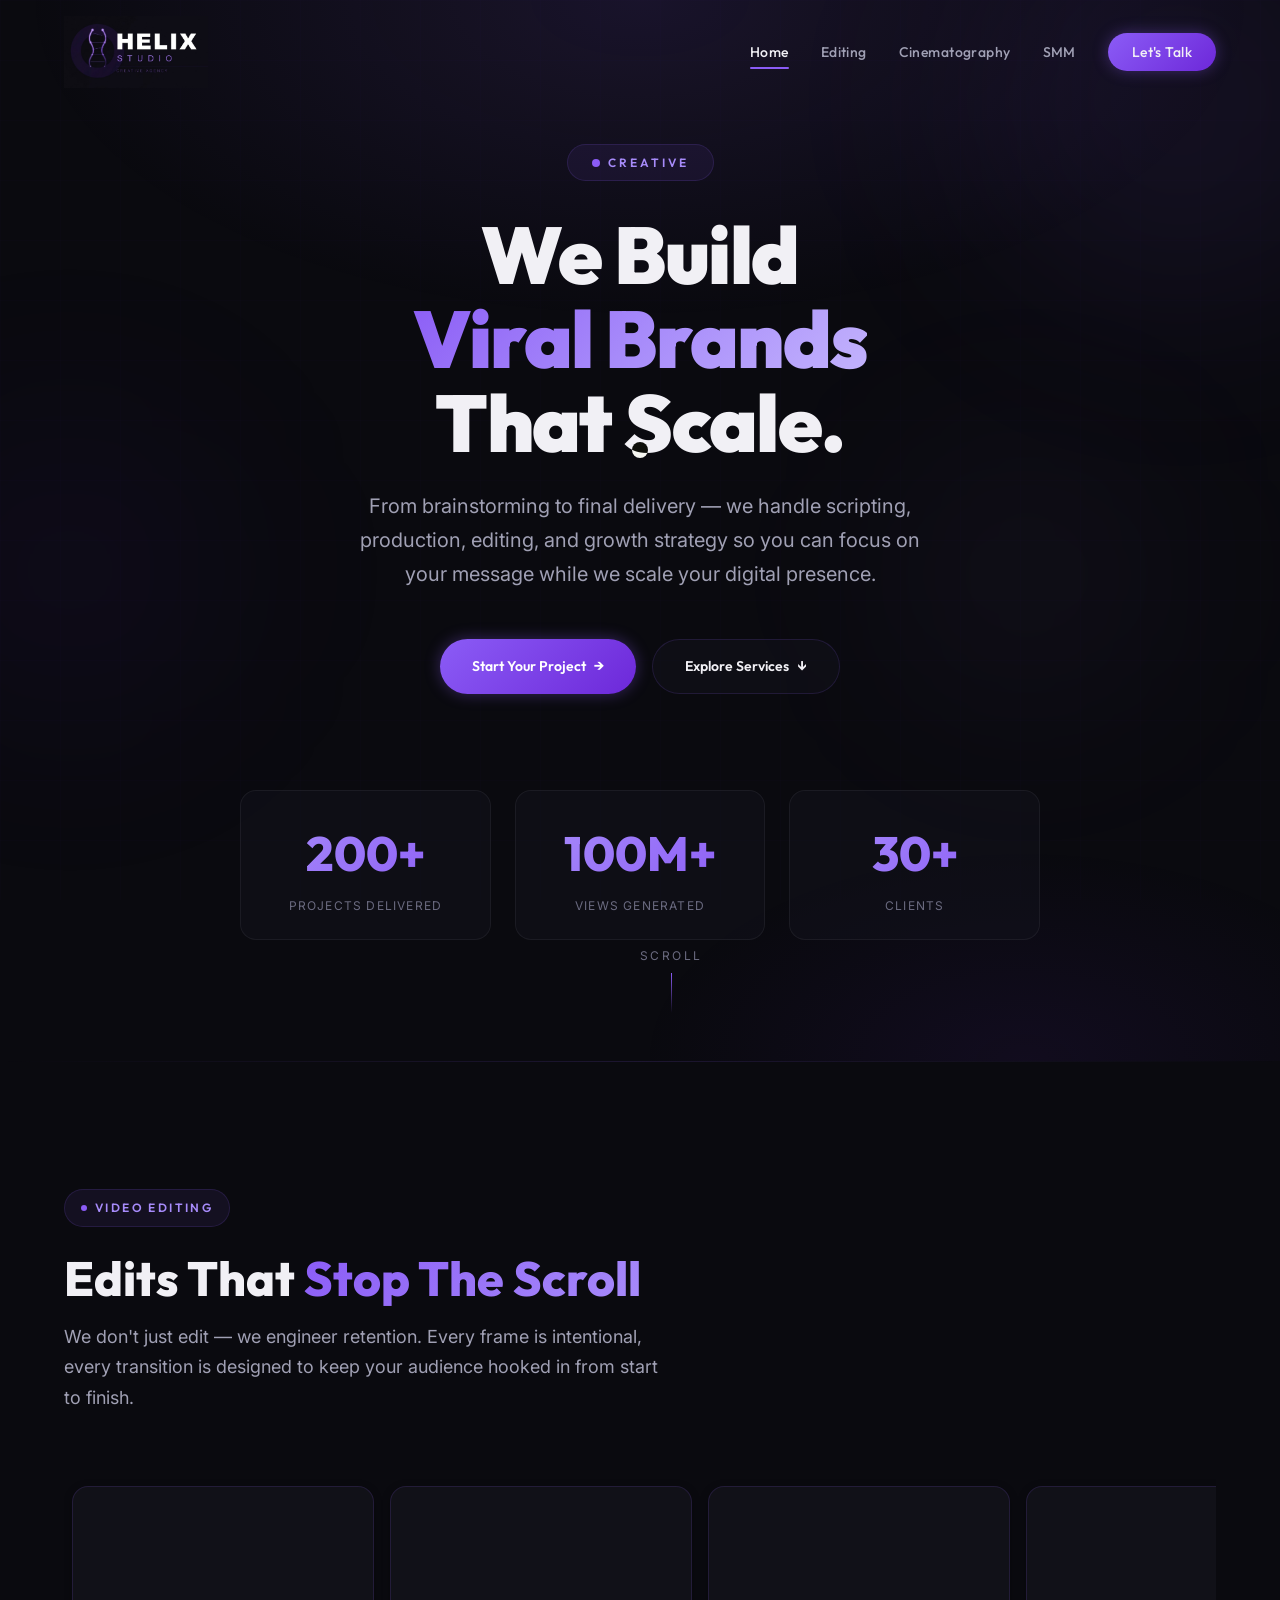
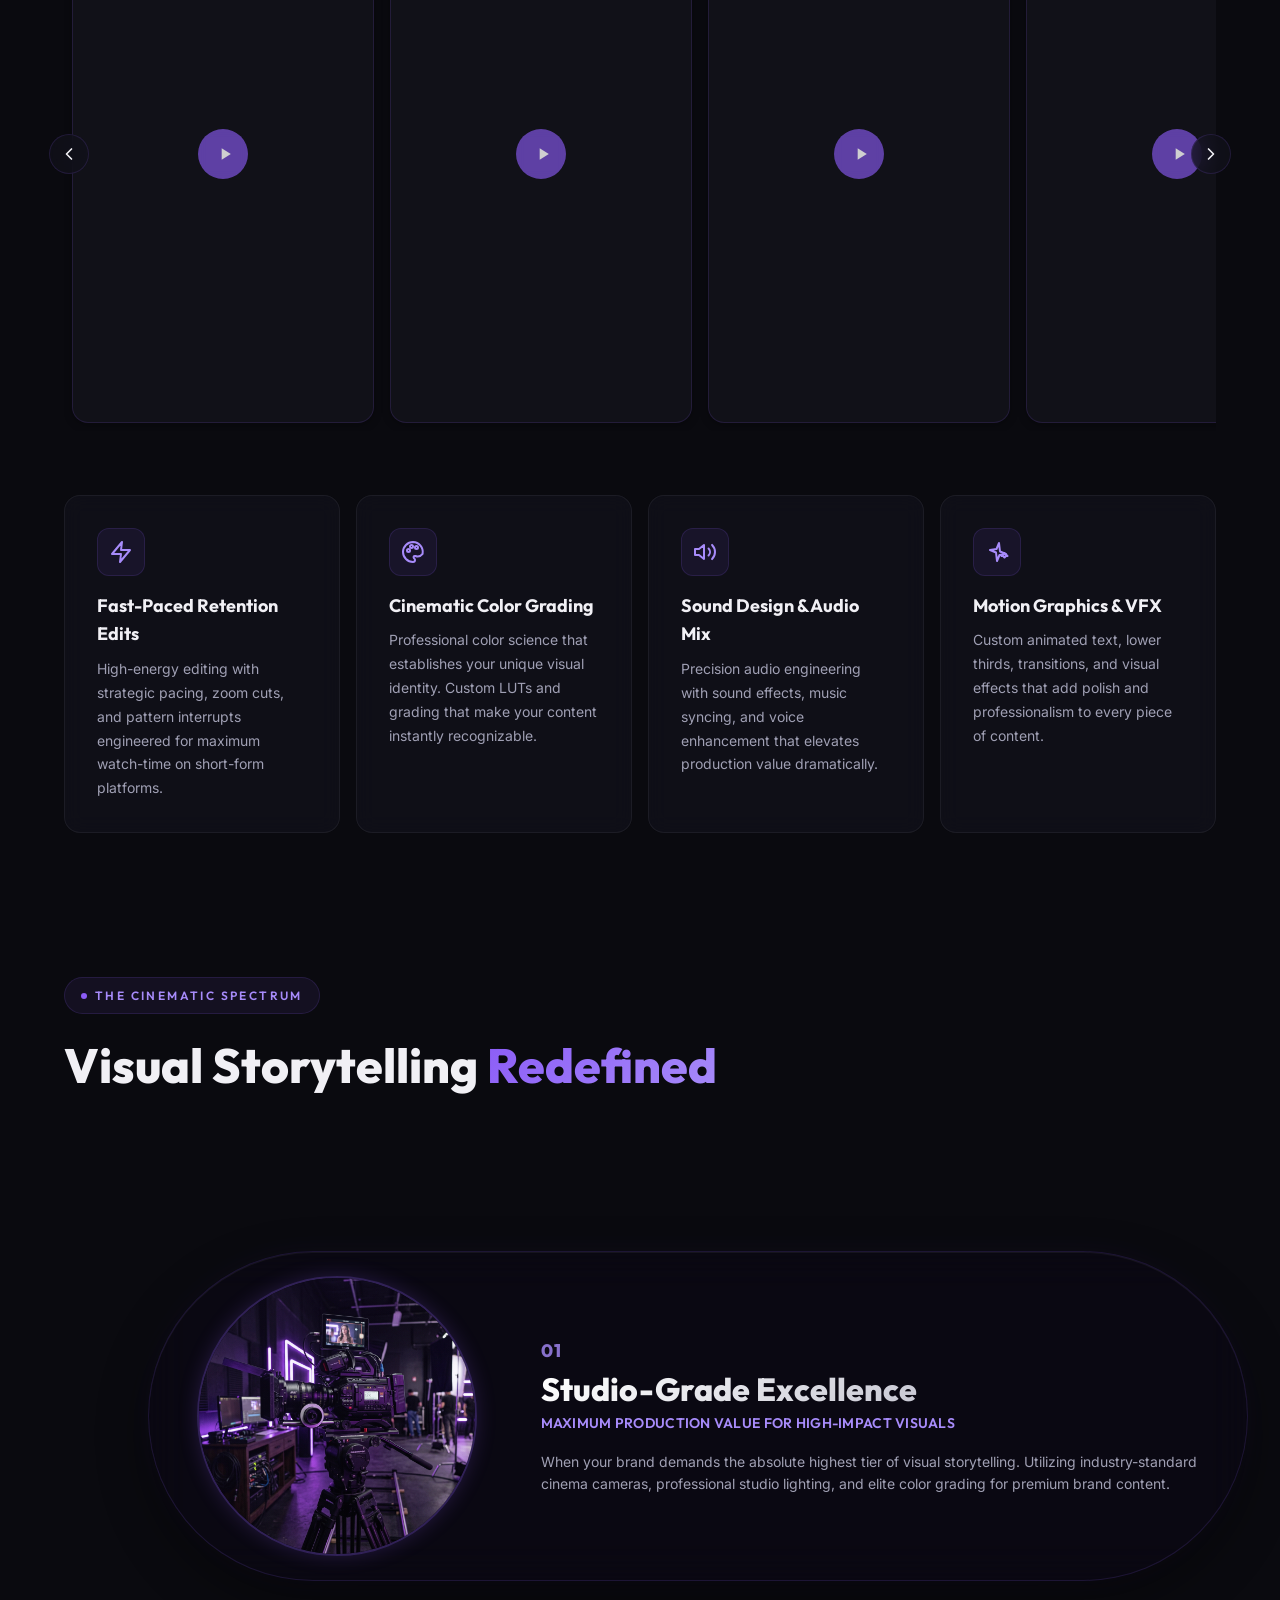
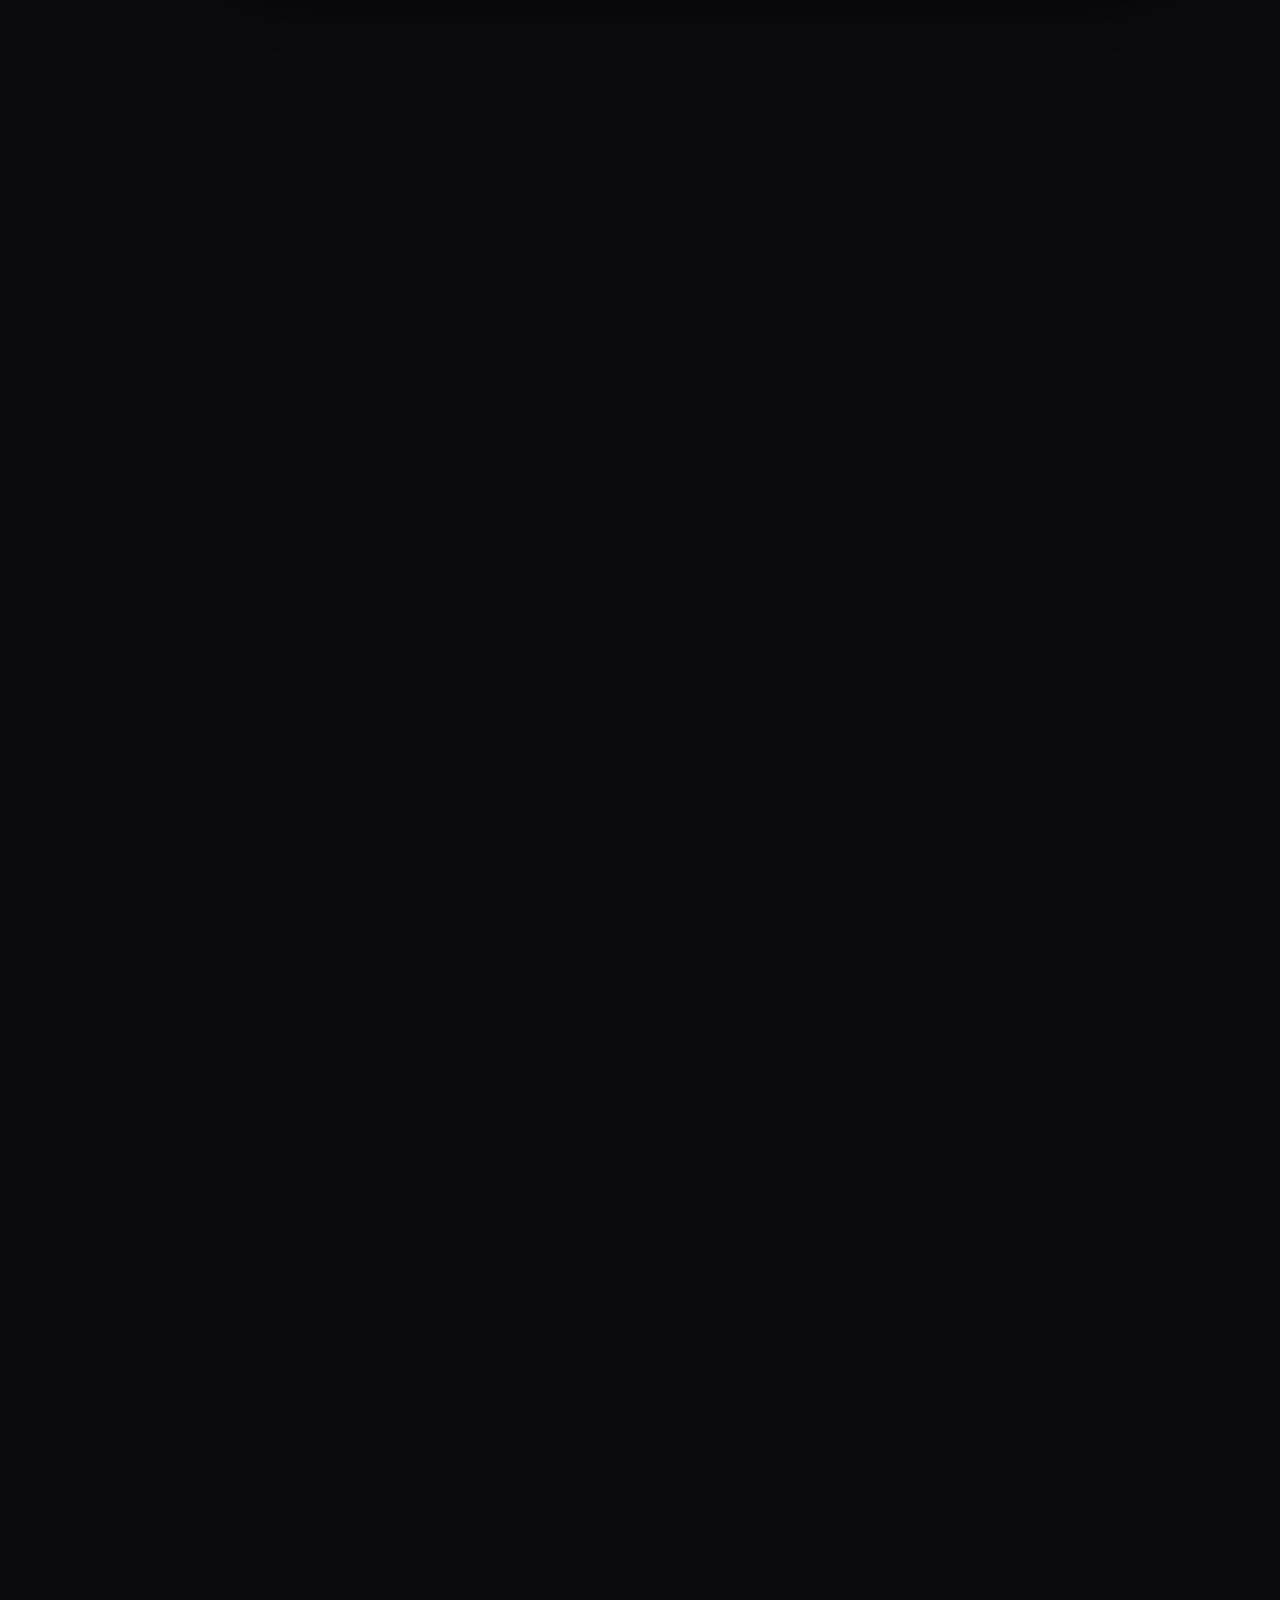
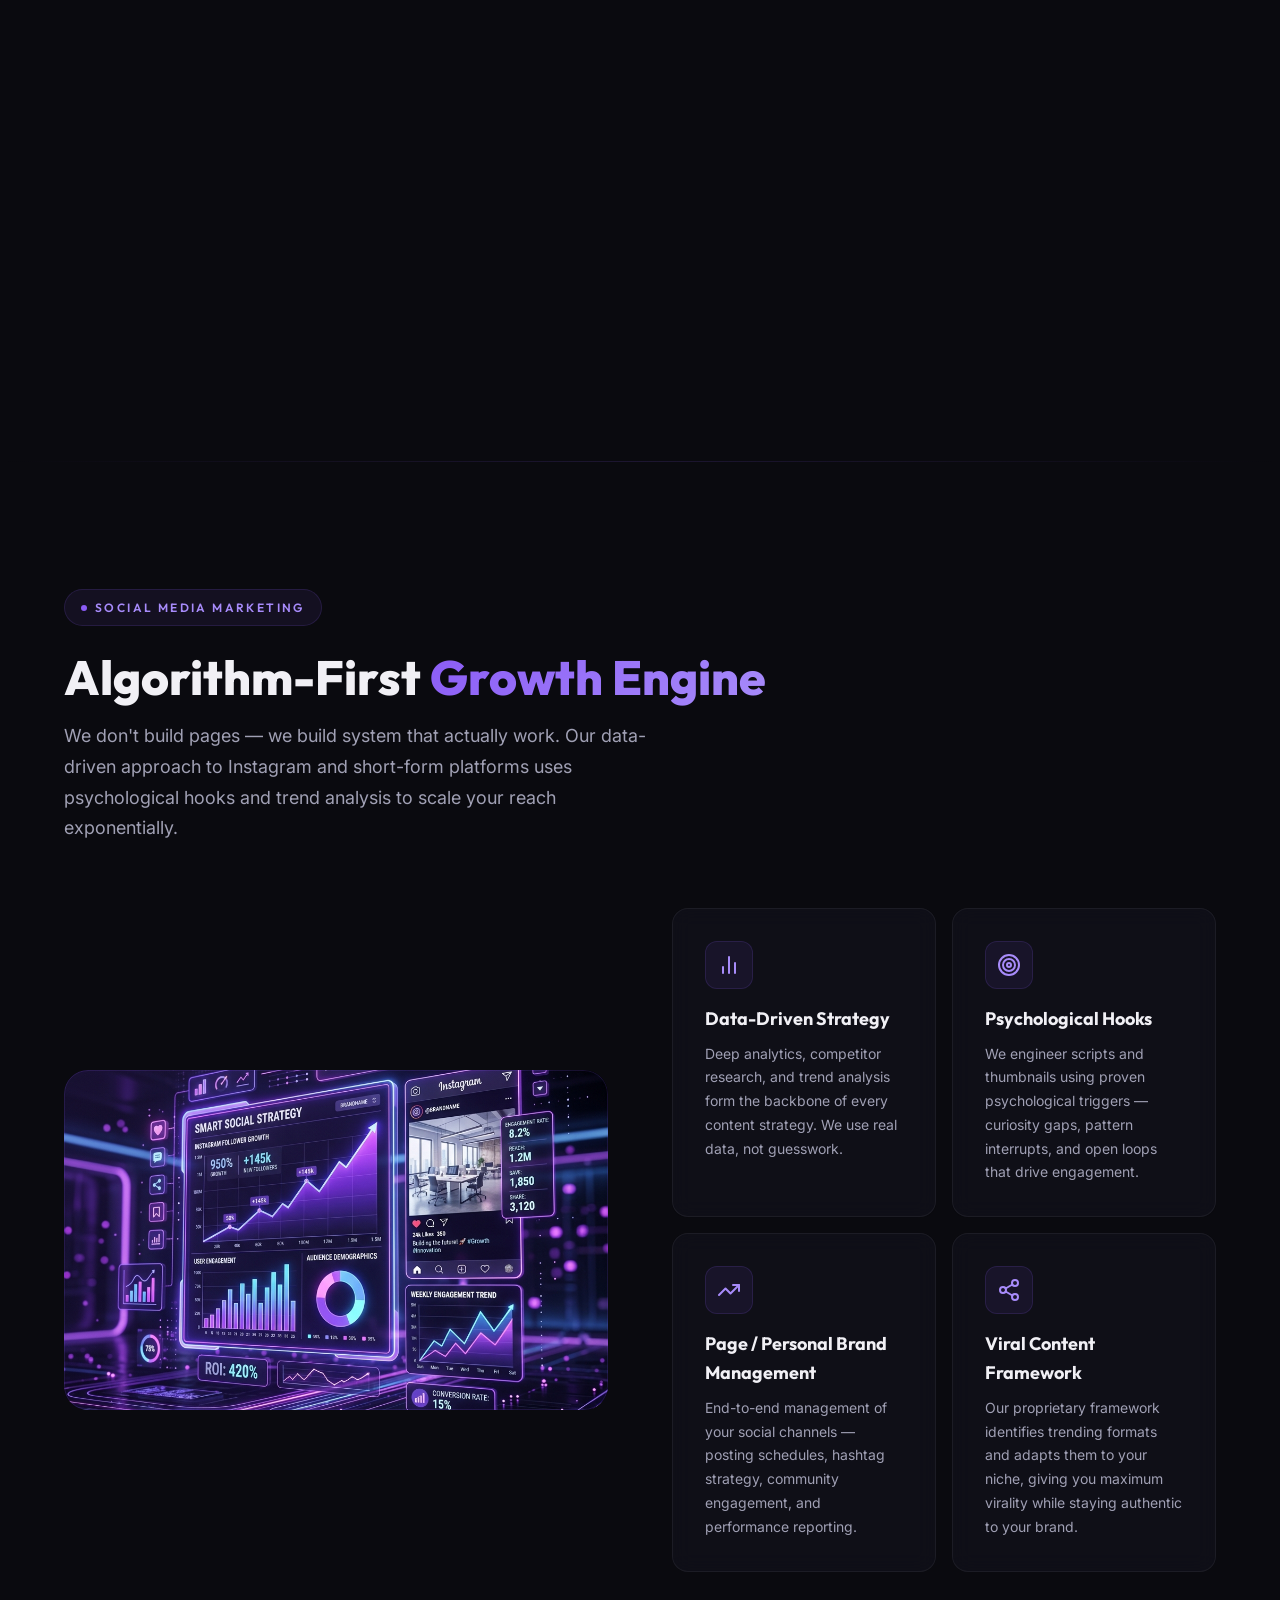
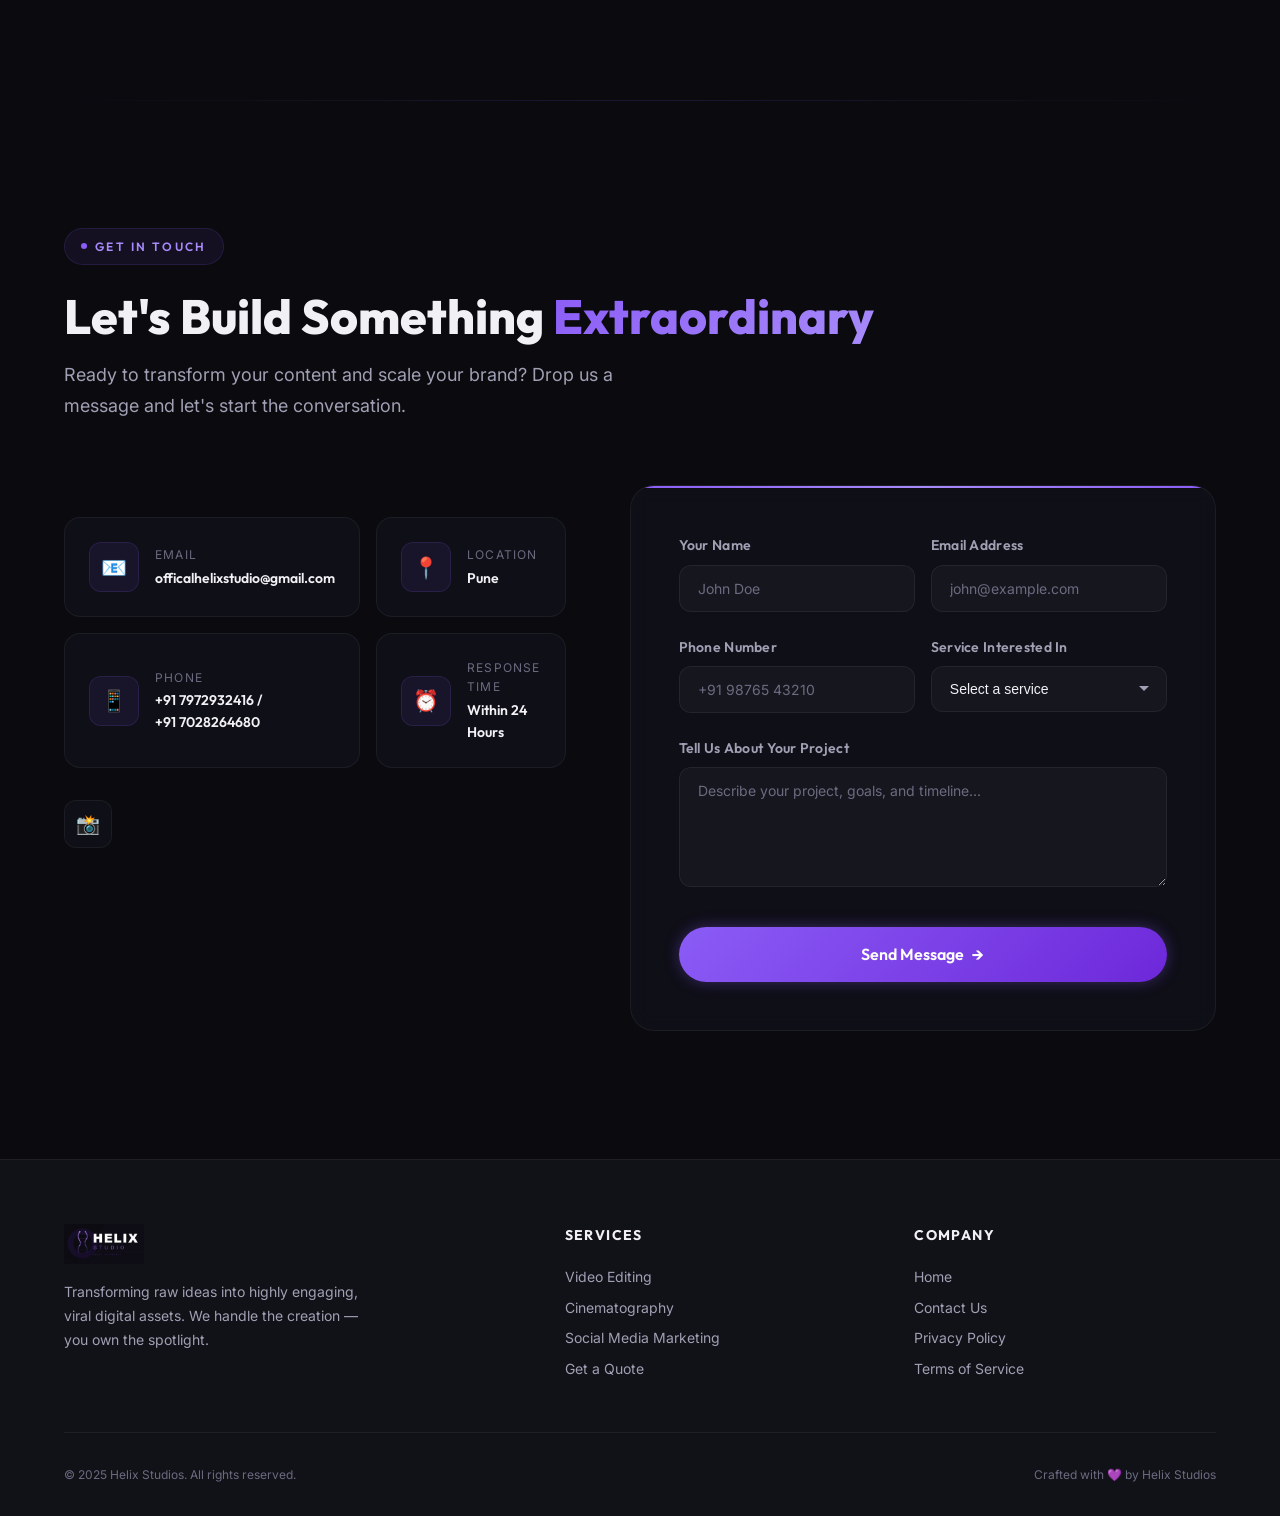
==== index.html @ fa441bb5 "first commit" ====
<!DOCTYPE html>
<html lang="en">

<head>
  <meta charset="UTF-8">
  <meta name="viewport" content="width=device-width, initial-scale=1.0">
  <title>Helix Studios — Full-Service Digital Media & Content Growth Agency</title>
  <meta name="description"
    content="Helix Studios is a full-service digital media and content growth agency specializing in high-impact video production, strategic scripting, and end-to-end channel management for creators, founders, and influencers.">
  <meta name="keywords"
    content="Helix Studios, video production, content agency, video editing, cinematography, social media marketing, Instagram growth, personal branding">
  <meta name="author" content="Helix Studios">
  <meta property="og:title" content="Helix Studios — Full-Service Digital Media Agency">
  <meta property="og:description"
    content="We transform raw ideas into highly engaging, viral digital assets. Professional video production, editing, and social media growth.">
  <meta property="og:type" content="website">
  <meta name="theme-color" content="#8b5cf6">
  <link rel="icon" type="image/png" href="images/helix_logo.png">
  <link rel="stylesheet" href="style.css">
</head>

<body>
  <!-- Dynamic Jelly Cursor -->
  <div class="jelly-cursor">
    <span class="jelly-cursor-text"></span>
  </div>  <!-- Preloader -->
  <div class="preloader" id="preloader">
    <img src="images/helix_logo.png" alt="Loading Helix Studios" class="preloader-logo">
  </div>

  <!-- Background Effects -->
  <div class="bg-grid"></div>
  <div class="glow-orb glow-orb--1"></div>
  <div class="glow-orb glow-orb--2"></div>
  <div class="glow-orb glow-orb--3"></div>

  <!-- ========== NAVIGATION ========== -->
  <nav class="navbar" id="navbar">
    <div class="container">
      <a href="#home" class="nav-logo">
        <img src="images/helix_logo.png" alt="Helix Studios Logo">
      </a>

      <div class="nav-links" id="navLinks">
        <a href="#home" class="active">Home</a>
        <a href="#editing">Editing</a>
        <a href="#cinematography">Cinematography</a>
        <a href="#smm">SMM</a>
        <a href="#contact" class="nav-cta">Let's Talk</a>
      </div>

      <button class="nav-hamburger" id="navHamburger" aria-label="Toggle navigation menu">
        <span></span>
        <span></span>
        <span></span>
      </button>
    </div>
  </nav>

  <!-- Mobile Nav Overlay -->
  <div class="nav-mobile-overlay" id="navMobileOverlay">
    <a href="#home" class="active">Home</a>
    <a href="#editing">Editing</a>
    <a href="#cinematography">Cinematography</a>
    <a href="#smm">SMM</a>
    <a href="#contact">Let's Talk</a>
  </div>

  <!-- ========== SECTION 1: HOME / HERO ========== -->
  <section id="home">
    <div class="hero-bg-video-wrapper">
      <div class="hero-bg-gradient"></div>
    </div>

    <div class="container">
      <div class="hero-content">
        <div class="hero-badge">
          <span class="badge-pulse"></span>
          Creative Agency
        </div>

        <h1 class="hero-title">
          <span class="line">We Build</span>
          <span class="line"><span class="gradient-text">Viral Brands</span></span>
          <span class="line">That Scale.</span>
        </h1>

        <p class="hero-description">
          From brainstorming to final delivery — we handle scripting, production, editing, and growth strategy so you
          can focus on your message while we scale your digital presence.
        </p>

        <div class="hero-cta-group">
          <a href="#contact" class="btn btn-primary">
            Start Your Project
            <span class="btn-icon">→</span>
          </a>
          <a href="#editing" class="btn btn-outline">
            Explore Services
            <span class="btn-icon">↓</span>
          </a>
        </div>

        <div class="hero-stats">
          <div class="hero-stat">
            <div class="hero-stat-number" data-count="200">0+</div>
            <div class="hero-stat-label">Projects Delivered</div>
          </div>
          <div class="hero-stat">
            <div class="hero-stat-number" data-count="100">0M+</div>
            <div class="hero-stat-label">Views Generated</div>
          </div>
          <div class="hero-stat">
            <div class="hero-stat-number" data-count="30">0+</div>
            <div class="hero-stat-label">Clients</div>
          </div>
        </div>
      </div>
<br>
      <div class="scroll-indicator">
        <span>Scroll</span>
        <div class="scroll-line"></div>
      </div>
    </div>
  </section>

  <!-- ========== SECTION 2: EDITING ========== -->
  <section id="editing" class="service-section">
    <div class="container">
      <div class="service-header reveal">
        <span class="section-label">
          <span class="label-dot"></span>
          Video Editing
        </span>
        <h2 class="section-title">Edits That <span class="highlight">Stop The Scroll</span></h2>
        <p class="section-subtitle">We don't just edit — we engineer retention. Every frame is intentional, every
          transition is designed to keep your audience hooked in from start to finish.</p>
      </div>

      <div class="service-grid">
        <div class="reels-carousel-container reveal-left">
          <button class="carousel-nav prev-btn" aria-label="Previous reel" onclick="scrollReels(-1)">
            <svg viewBox="0 0 24 24" fill="none" stroke="currentColor" stroke-width="2" stroke-linecap="round" stroke-linejoin="round"><path d="M15 18l-6-6 6-6"/></svg>
          </button>
          
          <div class="reels-carousel" id="reelsCarousel">
            <!-- Reel 1 -->
            <div class="reel-card" onclick="togglePlay(this)">
              <video src="videos/edit 01.mp4" loop playsinline preload="metadata"></video>
              <div class="reel-overlay">
                <div class="reel-info">
                  <div class="reel-stats">
                    <span class="stat"><svg viewBox="0 0 24 24" fill="none" stroke="currentColor" stroke-width="2"><path d="M1 12s4-8 11-8 11 8 11 8-4 8-11 8-11-8-11-8z"/><circle cx="12" cy="12" r="3"/></svg> 9.1m</span>
                    <span class="stat"><svg viewBox="0 0 24 24" fill="none" stroke="currentColor" stroke-width="2"><path d="M20.84 4.61a5.5 5.5 0 0 0-7.78 0L12 5.67l-1.06-1.06a5.5 5.5 0 0 0-7.78 7.78l1.06 1.06L12 21.23l7.78-7.78 1.06-1.06a5.5 5.5 0 0 0 0-7.78z"/></svg> 708k</span>
                  </div>
                  <p class="reel-desc">Informative reel with motion graphics and sfx</p>
                </div>
              </div>
              <div class="play-btn">
                <svg viewBox="0 0 24 24" fill="currentColor"><path d="M8 5v14l11-7z"/></svg>
              </div>
            </div>
            <!-- Reel 2 -->
            <div class="reel-card" onclick="togglePlay(this)">
              <video src="videos/edit 02.mp4" loop playsinline preload="metadata"></video>
              <div class="reel-overlay">
                <div class="reel-info">
                  <div class="reel-stats">
                    <span class="stat"><svg viewBox="0 0 24 24" fill="none" stroke="currentColor" stroke-width="2"><path d="M1 12s4-8 11-8 11 8 11 8-4 8-11 8-11-8-11-8z"/><circle cx="12" cy="12" r="3"/></svg> 5.6m</span>
                    <span class="stat"><svg viewBox="0 0 24 24" fill="none" stroke="currentColor" stroke-width="2"><path d="M20.84 4.61a5.5 5.5 0 0 0-7.78 0L12 5.67l-1.06-1.06a5.5 5.5 0 0 0-7.78 7.78l1.06 1.06L12 21.23l7.78-7.78 1.06-1.06a5.5 5.5 0 0 0 0-7.78z"/></svg> 300k+</span>
                  </div>
                  <p class="reel-desc">Informative reel with motion graphics and sfx</p>
                </div>
              </div>
              <div class="play-btn">
                <svg viewBox="0 0 24 24" fill="currentColor"><path d="M8 5v14l11-7z"/></svg>
              </div>
            </div>
            <!-- Reel 3 -->
            <div class="reel-card" onclick="togglePlay(this)">
              <video src="videos/edit 03.mp4" loop playsinline preload="metadata"></video>
              <div class="reel-overlay">
                <div class="reel-info">
                  <div class="reel-stats">
                    <span class="stat"><svg viewBox="0 0 24 24" fill="none" stroke="currentColor" stroke-width="2"><path d="M1 12s4-8 11-8 11 8 11 8-4 8-11 8-11-8-11-8z"/><circle cx="12" cy="12" r="3"/></svg> 3.1m</span>
                    <span class="stat"><svg viewBox="0 0 24 24" fill="none" stroke="currentColor" stroke-width="2"><path d="M20.84 4.61a5.5 5.5 0 0 0-7.78 0L12 5.67l-1.06-1.06a5.5 5.5 0 0 0-7.78 7.78l1.06 1.06L12 21.23l7.78-7.78 1.06-1.06a5.5 5.5 0 0 0 0-7.78z"/></svg> 123k</span>
                  </div>
                  <p class="reel-desc">Informative reel with motion graphics and sfx</p>
                </div>
              </div>
              <div class="play-btn">
                <svg viewBox="0 0 24 24" fill="currentColor"><path d="M8 5v14l11-7z"/></svg>
              </div>
            </div>
            <!-- Reel 4 -->
            <div class="reel-card" onclick="togglePlay(this)">
              <video src="videos/edit 04.mp4" loop playsinline preload="metadata"></video>
              <div class="reel-overlay">
                <div class="reel-info">
                  <div class="reel-stats">
                    <span class="stat"><svg viewBox="0 0 24 24" fill="none" stroke="currentColor" stroke-width="2"><path d="M1 12s4-8 11-8 11 8 11 8-4 8-11 8-11-8-11-8z"/><circle cx="12" cy="12" r="3"/></svg> 2.6m</span>
                    <span class="stat"><svg viewBox="0 0 24 24" fill="none" stroke="currentColor" stroke-width="2"><path d="M20.84 4.61a5.5 5.5 0 0 0-7.78 0L12 5.67l-1.06-1.06a5.5 5.5 0 0 0-7.78 7.78l1.06 1.06L12 21.23l7.78-7.78 1.06-1.06a5.5 5.5 0 0 0 0-7.78z"/></svg> 109k</span>
                  </div>
                  <p class="reel-desc">A basic movie edit</p>
                </div>
              </div>
              <div class="play-btn">
                <svg viewBox="0 0 24 24" fill="currentColor"><path d="M8 5v14l11-7z"/></svg>
              </div>
            </div>
            <!-- Reel 5 -->
            <div class="reel-card" onclick="togglePlay(this)">
              <video src="videos/edit 05.mp4" loop playsinline preload="metadata"></video>
              <div class="reel-overlay">
                <div class="reel-info">
                  <div class="reel-stats">
                    <span class="stat"><svg viewBox="0 0 24 24" fill="none" stroke="currentColor" stroke-width="2"><path d="M1 12s4-8 11-8 11 8 11 8-4 8-11 8-11-8-11-8z"/><circle cx="12" cy="12" r="3"/></svg> 1.2m</span>
                    <span class="stat"><svg viewBox="0 0 24 24" fill="none" stroke="currentColor" stroke-width="2"><path d="M20.84 4.61a5.5 5.5 0 0 0-7.78 0L12 5.67l-1.06-1.06a5.5 5.5 0 0 0-7.78 7.78l1.06 1.06L12 21.23l7.78-7.78 1.06-1.06a5.5 5.5 0 0 0 0-7.78z"/></svg> 50k</span>
                  </div>
                  <p class="reel-desc">A basic movie edit</p>
                </div>
              </div>
              <div class="play-btn">
                <svg viewBox="0 0 24 24" fill="currentColor"><path d="M8 5v14l11-7z"/></svg>
              </div>
            </div>
            <!-- Reel 6 -->
            <div class="reel-card" onclick="togglePlay(this)">
              <video src="videos/edit 06.mp4" loop playsinline preload="metadata"></video>
              <div class="reel-overlay">
                <div class="reel-info">
                  <div class="reel-stats">
                    <span class="stat"><svg viewBox="0 0 24 24" fill="none" stroke="currentColor" stroke-width="2"><path d="M1 12s4-8 11-8 11 8 11 8-4 8-11 8-11-8-11-8z"/><circle cx="12" cy="12" r="3"/></svg> 1.3m</span>
                    <span class="stat"><svg viewBox="0 0 24 24" fill="none" stroke="currentColor" stroke-width="2"><path d="M20.84 4.61a5.5 5.5 0 0 0-7.78 0L12 5.67l-1.06-1.06a5.5 5.5 0 0 0-7.78 7.78l1.06 1.06L12 21.23l7.78-7.78 1.06-1.06a5.5 5.5 0 0 0 0-7.78z"/></svg> 79k</span>
                  </div>
                  <p class="reel-desc">A basic movie edit</p>
                </div>
              </div>
              <div class="play-btn">
                <svg viewBox="0 0 24 24" fill="currentColor"><path d="M8 5v14l11-7z"/></svg>
              </div>
            </div>
          </div>

          <button class="carousel-nav next-btn" aria-label="Next reel" onclick="scrollReels(1)">
            <svg viewBox="0 0 24 24" fill="none" stroke="currentColor" stroke-width="2" stroke-linecap="round" stroke-linejoin="round"><path d="M9 18l6-6-6-6"/></svg>
          </button>
        </div>

        <div class="service-content">
          <div class="feature-cards stagger-children">
            <div class="feature-card">
              <div class="feature-card-icon">
                <svg viewBox="0 0 24 24" fill="none" stroke="currentColor" stroke-width="2" stroke-linecap="round" stroke-linejoin="round"><polygon points="13 2 3 14 12 14 11 22 21 10 12 10 13 2"></polygon></svg>
              </div>
              <h3 class="feature-card-title">Fast-Paced Retention Edits</h3>
              <p class="feature-card-text">High-energy editing with strategic pacing, zoom cuts, and pattern interrupts
                engineered for maximum watch-time on short-form platforms.</p>
            </div>
            <div class="feature-card">
              <div class="feature-card-icon">
                <svg viewBox="0 0 24 24" fill="none" stroke="currentColor" stroke-width="2" stroke-linecap="round" stroke-linejoin="round"><path d="M12 2C6.48 2 2 6.48 2 12s4.48 10 10 10c1.1 0 2-.9 2-2 0-.53-.21-1.04-.58-1.41L13 18.17c-.24-.24-.42-.55-.42-.88 0-.91.9-1.63 1.81-1.29 2.5.94 5.37.06 7.21-2.22A10 10 0 0 0 12 2Z"/><circle cx="7.5" cy="10.5" r="1.5"/><circle cx="10.5" cy="6.5" r="1.5"/><circle cx="15.5" cy="7.5" r="1.5"/></svg>
              </div>
              <h3 class="feature-card-title">Cinematic Color Grading</h3>
              <p class="feature-card-text">Professional color science that establishes your unique visual identity.
                Custom LUTs and grading that make your content instantly recognizable.</p>
            </div>
            <div class="feature-card">
              <div class="feature-card-icon">
                <svg viewBox="0 0 24 24" fill="none" stroke="currentColor" stroke-width="2" stroke-linecap="round" stroke-linejoin="round"><polygon points="11 5 6 9 2 9 2 15 6 15 11 19 11 5"></polygon><path d="M15.54 8.46a5 5 0 0 1 0 7.07"></path><path d="M19.07 4.93a10 10 0 0 1 0 14.14"></path></svg>
              </div>
              <h3 class="feature-card-title">Sound Design & Audio Mix</h3>
              <p class="feature-card-text">Precision audio engineering with sound effects, music syncing, and voice
                enhancement that elevates production value dramatically.</p>
            </div>
            <div class="feature-card">
              <div class="feature-card-icon">
                <svg viewBox="0 0 24 24" fill="none" stroke="currentColor" stroke-width="2" stroke-linecap="round" stroke-linejoin="round"><path d="m21 16-1.5 1.5-1.5-1.5L16.5 16l1.5-1.5L19.5 13l1.5 1.5L22.5 16ZM14 3l-2.5 6L5 10l6 2.5L12 21l2.5-6L21 14l-6-2.5Z"/></svg>
              </div>
              <h3 class="feature-card-title">Motion Graphics & VFX</h3>
              <p class="feature-card-text">Custom animated text, lower thirds, transitions, and visual effects that add
                polish and professionalism to every piece of content.</p>
            </div>
          </div>
        </div>
      </div>
    </div>
  </section>

  <!-- ========== SECTION 3: CINEMATOGRAPHY ========== -->
  <section id="cinematography" class="spectrum-sticky-track">
    <div class="spectrum-sticky-wrapper">
      <div class="container spectrum-container">
        
        <!-- Section Header -->
        <div class="service-header reveal">
          <span class="section-label">
            <span class="label-dot"></span>
            The Cinematic Spectrum
          </span>
          <h2 class="section-title">Visual Storytelling <span class="highlight">Redefined</span></h2>
        </div>

        <!-- Phases Container -->
        <div class="spectrum-phases-container">
          
          <!-- Phase 1 -->
          <div class="spectrum-phase active" data-phase="1">
            <div class="spectrum-oval">
              <div class="spectrum-text-content">
                <span class="phase-number">01</span>
                <h3 class="spectrum-headline">Studio-Grade Excellence</h3>
                <h4 class="spectrum-subheadline">Maximum Production Value for High-Impact Visuals</h4>
                <p class="spectrum-description">When your brand demands the absolute highest tier of visual storytelling. Utilizing industry-standard cinema cameras, professional studio lighting, and elite color grading for premium brand content.</p>
              </div>
              <div class="spectrum-image-wrapper">
                <img src="images/cinema_camera.png" alt="Studio-Grade Excellence Cinema Camera" loading="lazy">
              </div>
            </div>
          </div>

          <!-- Phase 2 -->
          <div class="spectrum-phase" data-phase="2">
            <div class="spectrum-oval">
              <div class="spectrum-image-wrapper">
                <img src="images/iphone_17.png" alt="Mobile-First Agility iPhone 17" loading="lazy">
              </div>
              <div class="spectrum-text-content">
                <span class="phase-number">02</span>
                <h3 class="spectrum-headline">Mobile-First Agility</h3>
                <h4 class="spectrum-subheadline">Fast, Authentic, and Optimized for the Feed</h4>
                <p class="spectrum-description">High-converting content optimized for the fast-paced world of Instagram Reels, YouTube Shorts, and TikTok. Lightning-fast turnaround times without sacrificing creative edge.</p>
              </div>
            </div>
          </div>

          <!-- Phase 3 -->
          <div class="spectrum-phase" data-phase="3">
            <div class="spectrum-oval">
              <div class="spectrum-text-content">
                <span class="phase-number">03</span>
                <h3 class="spectrum-headline">Fluid Kinetic Movement</h3>
                <h4 class="spectrum-subheadline">The Perfect Convergence of Mobility and Smoothness</h4>
                <p class="spectrum-description">Striking the ultimate balance between high-end execution and flexibility. Advanced stabilization gimbals for silky-smooth tracking shots and dynamic transitions.</p>
              </div>
              <div class="spectrum-image-wrapper">
                <img src="images/iphone_gimbal.png" alt="Fluid Kinetic Movement Gimbal" loading="lazy">
              </div>
            </div>
          </div>

        </div>

      </div>
    </div>
  </section>

  <!-- ========== SECTION 4: SOCIAL MEDIA MARKETING ========== -->
  <section id="smm" class="service-section">
    <div class="container">
      <div class="service-header reveal">
        <span class="section-label">
          <span class="label-dot"></span>
          Social Media Marketing
        </span>
        <h2 class="section-title">Algorithm-First <span class="highlight">Growth Engine</span></h2>
        <p class="section-subtitle">We don't build pages — we build system that actually work. Our data-driven approach to Instagram and
          short-form platforms uses psychological hooks and trend analysis to scale your reach exponentially.</p>
      </div>

      <div class="service-grid">
        <div class="service-image-wrapper reveal-left">
          <img src="images/hero_smm.png" alt="Social media growth analytics by Helix Studios" loading="lazy">
          <div class="service-image-overlay"></div>
          <div class="service-image-border"></div>
        </div>

        <div class="service-content">
          <div class="feature-cards stagger-children">
            <div class="feature-card">
              <div class="feature-card-icon">
                <svg viewBox="0 0 24 24" fill="none" stroke="currentColor" stroke-width="2" stroke-linecap="round" stroke-linejoin="round"><line x1="18" y1="20" x2="18" y2="10"></line><line x1="12" y1="20" x2="12" y2="4"></line><line x1="6" y1="20" x2="6" y2="14"></line></svg>
              </div>
              <h3 class="feature-card-title">Data-Driven Strategy</h3>
              <p class="feature-card-text">Deep analytics, competitor research, and trend analysis form the backbone of
                every content strategy. We use real data, not guesswork.</p>
            </div>
            <div class="feature-card">
              <div class="feature-card-icon">
                <svg viewBox="0 0 24 24" fill="none" stroke="currentColor" stroke-width="2" stroke-linecap="round" stroke-linejoin="round"><circle cx="12" cy="12" r="10"></circle><circle cx="12" cy="12" r="6"></circle><circle cx="12" cy="12" r="2"></circle></svg>
              </div>
              <h3 class="feature-card-title">Psychological Hooks</h3>
              <p class="feature-card-text">We engineer scripts and thumbnails using proven psychological triggers —
                curiosity gaps, pattern interrupts, and open loops that drive engagement.</p>
            </div>
            <div class="feature-card">
              <div class="feature-card-icon">
                <svg viewBox="0 0 24 24" fill="none" stroke="currentColor" stroke-width="2" stroke-linecap="round" stroke-linejoin="round"><polyline points="22 7 13.5 15.5 8.5 10.5 2 17"></polyline><polyline points="16 7 22 7 22 13"></polyline></svg>
              </div>
              <h3 class="feature-card-title">Page / Personal Brand Management</h3>
              <p class="feature-card-text">End-to-end management of your social channels — posting schedules, hashtag
                strategy, community engagement, and performance reporting.</p>
            </div>
            <div class="feature-card">
              <div class="feature-card-icon">
                <svg viewBox="0 0 24 24" fill="none" stroke="currentColor" stroke-width="2" stroke-linecap="round" stroke-linejoin="round"><circle cx="18" cy="5" r="3"></circle><circle cx="6" cy="12" r="3"></circle><circle cx="18" cy="19" r="3"></circle><line x1="8.59" y1="13.51" x2="15.42" y2="17.49"></line><line x1="15.41" y1="6.51" x2="8.59" y2="10.49"></line></svg>
              </div>
              <h3 class="feature-card-title">Viral Content Framework</h3>
              <p class="feature-card-text">Our proprietary framework identifies trending formats and adapts them to your
                niche, giving you maximum virality while staying authentic to your brand.</p>
            </div>
          </div>
        </div>
      </div>
    </div>
  </section>

  <!-- ========== SECTION 5: CONTACT ========== -->
  <section id="contact">
    <div class="container">
      <div class="service-header reveal">
        <span class="section-label">
          <span class="label-dot"></span>
          Get In Touch
        </span>
        <h2 class="section-title">Let's Build Something <span class="highlight">Extraordinary</span></h2>
        <p class="section-subtitle">Ready to transform your content and scale your brand? Drop us a message and let's
          start the conversation.</p>
      </div>

      <div class="contact-grid">
        <!-- Contact Info -->
        <div class="contact-info reveal-left">
          <div class="contact-info-cards">
            <div class="contact-info-card">
              <div class="contact-info-icon">📧</div>
              <div>
                <div class="contact-info-label">Email</div>
                <div class="contact-info-value">officalhelixstudio@gmail.com</div>
              </div>
            </div>

            

            <div class="contact-info-card">
              <div class="contact-info-icon">📍</div>
              <div>
                <div class="contact-info-label">Location</div>
                <div class="contact-info-value">Pune</div>
              </div>
            </div>

            <div class="contact-info-card">
              <div class="contact-info-icon">📱</div>
              <div>
                <div class="contact-info-label">Phone</div>
                <div class="contact-info-value">+91 7972932416 / <br> +91 7028264680</div>
              </div>
            </div>

            <div class="contact-info-card">
              <div class="contact-info-icon">⏰</div>
              <div>
                <div class="contact-info-label">Response Time</div>
                <div class="contact-info-value">Within 24 Hours</div>
              </div>
            </div>
          </div>

          <div class="contact-socials">
            <a href="https://www.instagram.com/helix_studios_offical" target="_blank" class="social-link" aria-label="Instagram" title="Instagram">📸</a>
            <!-- <a href="#" class="social-link" aria-label="YouTube" title="YouTube">▶️</a>
            <a href="#" class="social-link" aria-label="LinkedIn" title="LinkedIn">💼</a>
            <a href="#" class="social-link" aria-label="Twitter" title="Twitter">🐦</a> -->
          </div>
        </div>

        <!-- Contact Form -->
        <div class="contact-form-wrapper reveal-right">
          <form id="contactForm">
            <div class="form-row">
              <div class="form-group">
                <label for="contactName">Your Name</label>
                <input type="text" id="contactName" name="name" placeholder="John Doe" required>
              </div>
              <div class="form-group">
                <label for="contactEmail">Email Address</label>
                <input type="email" id="contactEmail" name="email" placeholder="john@example.com" required>
              </div>
            </div>

            <div class="form-row">
              <div class="form-group">
                <label for="contactPhone">Phone Number</label>
                <input type="tel" id="contactPhone" name="phone" placeholder="+91 98765 43210">
              </div>
              <div class="form-group">
                <label for="contactService">Service Interested In</label>
                <select id="contactService" name="service" required>
                  <option value="" disabled selected>Select a service</option>
                  <option value="editing">Video Editing</option>
                  <option value="cinematography">Cinematography</option>
                  <option value="smm">Social Media Marketing</option>
                  <option value="full-package">Full Package</option>
                  <option value="other">Other</option>
                </select>
              </div>
            </div>

            <div class="form-group">
              <label for="contactMessage">Tell Us About Your Project</label>
              <textarea id="contactMessage" name="message" placeholder="Describe your project, goals, and timeline..."
                rows="5" required></textarea>
            </div>

            <button type="submit" class="btn btn-primary btn-submit" id="submitBtn">
              Send Message
              <span class="btn-icon">→</span>
            </button>
          </form>

          <div class="form-success" id="formSuccess">
            <div class="form-success-icon">🚀</div>
            <h3>Message Sent!</h3>
            <p>We'll get back to you within 24 hours. Get ready to build something amazing.</p>
          </div>
        </div>
      </div>
    </div>
  </section>

  <!-- ========== FOOTER ========== -->
  <footer class="footer">
    <div class="container">
      <div class="footer-top">
        <div class="footer-brand">
          <img src="images/helix_logo.png" alt="Helix Studios">
          <p>Transforming raw ideas into highly engaging, viral digital assets. We handle the creation — you own the
            spotlight.</p>
        </div>

        <div class="footer-links-group">
          <h4>Services</h4>
          <a href="#editing">Video Editing</a>
          <a href="#cinematography">Cinematography</a>
          <a href="#smm">Social Media Marketing</a>
          <a href="#contact">Get a Quote</a>
        </div>

        <div class="footer-links-group">
          <h4>Company</h4>
          <a href="#home">Home</a>
          <a href="#contact">Contact Us</a>
          <a href="#">Privacy Policy</a>
          <a href="#">Terms of Service</a>
        </div>
      </div>

      <div class="footer-bottom">
        <p>&copy; 2025 Helix Studios. All rights reserved.</p>
        <p>Crafted with 💜 by Helix Studios</p>
      </div>
    </div>
  </footer>

  <script src="script.js"></script>
</body>

</html>
---- style.css ----
/* ============================================
   HELIX STUDIOS — Custom CSS
   Mobile-First | Dark Theme | Purple Accents
   ============================================ */

/* ---------- Google Fonts ---------- */
@import url('https://fonts.googleapis.com/css2?family=Inter:wght@300;400;500;600;700;800;900&family=Outfit:wght@300;400;500;600;700;800;900&display=swap');

/* ---------- CSS Custom Properties ---------- */
:root {
  /* Colors */
  --clr-bg-primary: #0a0a0f;
  --clr-bg-secondary: #111118;
  --clr-bg-card: rgba(18, 18, 28, 0.7);
  --clr-bg-glass: rgba(18, 18, 28, 0.5);
  --clr-surface: #16161f;
  --clr-border: rgba(139, 92, 246, 0.15);
  --clr-border-subtle: rgba(255, 255, 255, 0.06);

  --clr-accent: #8b5cf6;
  --clr-accent-light: #a78bfa;
  --clr-accent-dark: #6d28d9;
  --clr-accent-glow: rgba(139, 92, 246, 0.35);
  --clr-accent-subtle: rgba(139, 92, 246, 0.08);

  --clr-text-primary: #f1f0f5;
  --clr-text-secondary: #a0a0b4;
  --clr-text-muted: #6b6b80;

  --clr-success: #34d399;
  --clr-error: #f87171;

  /* Typography */
  --ff-heading: 'Outfit', sans-serif;
  --ff-body: 'Inter', sans-serif;

  --fs-xs: 0.75rem;
  --fs-sm: 0.875rem;
  --fs-base: 1rem;
  --fs-md: 1.125rem;
  --fs-lg: 1.25rem;
  --fs-xl: 1.5rem;
  --fs-2xl: 2rem;
  --fs-3xl: 2.5rem;
  --fs-4xl: 3rem;
  --fs-5xl: 3.5rem;
  --fs-hero: clamp(2.2rem, 7vw, 5rem);

  /* Spacing */
  --space-xs: 0.25rem;
  --space-sm: 0.5rem;
  --space-md: 1rem;
  --space-lg: 1.5rem;
  --space-xl: 2rem;
  --space-2xl: 3rem;
  --space-3xl: 4rem;
  --space-4xl: 6rem;
  --space-section: clamp(4rem, 10vw, 8rem);

  /* Border Radius */
  --radius-sm: 0.5rem;
  --radius-md: 0.75rem;
  --radius-lg: 1rem;
  --radius-xl: 1.5rem;
  --radius-full: 50%;

  /* Transitions */
  --transition-fast: 0.2s cubic-bezier(0.4, 0, 0.2, 1);
  --transition-base: 0.3s cubic-bezier(0.4, 0, 0.2, 1);
  --transition-slow: 0.5s cubic-bezier(0.4, 0, 0.2, 1);
  --transition-spring: 0.5s cubic-bezier(0.34, 1.56, 0.64, 1);

  /* Shadows */
  --shadow-sm: 0 2px 8px rgba(0, 0, 0, 0.3);
  --shadow-md: 0 4px 20px rgba(0, 0, 0, 0.4);
  --shadow-lg: 0 8px 40px rgba(0, 0, 0, 0.5);
  --shadow-glow: 0 0 30px var(--clr-accent-glow);
  --shadow-glow-sm: 0 0 15px var(--clr-accent-glow);

  /* Z-index */
  --z-nav: 1000;
  --z-overlay: 900;
  --z-modal: 1100;
}

/* ---------- Reset & Base ---------- */
*,
*::before,
*::after {
  margin: 0;
  padding: 0;
  box-sizing: border-box;
}

html {
  scroll-behavior: smooth;
  -webkit-text-size-adjust: 100%;
  scroll-padding-top: 80px;
}

body {
  font-family: var(--ff-body);
  font-size: var(--fs-base);
  line-height: 1.6;
  color: var(--clr-text-primary);
  background-color: var(--clr-bg-primary);
  overflow-x: hidden;
  -webkit-font-smoothing: antialiased;
  -moz-osx-font-smoothing: grayscale;
}

img {
  max-width: 100%;
  height: auto;
  display: block;
}

a {
  text-decoration: none;
  color: inherit;
  transition: color var(--transition-fast);
}

ul,
ol {
  list-style: none;
}

button,
input,
textarea {
  font-family: inherit;
  font-size: inherit;
  border: none;
  outline: none;
  background: none;
  color: inherit;
}

button {
  cursor: pointer;
}

/* ---------- Utility Classes ---------- */
.container {
  width: 100%;
  max-width: 1200px;
  margin: 0 auto;
  padding: 0 var(--space-lg);
}

.section-label {
  display: inline-flex;
  align-items: center;
  gap: var(--space-sm);
  font-family: var(--ff-heading);
  font-size: var(--fs-xs);
  font-weight: 600;
  text-transform: uppercase;
  letter-spacing: 0.2em;
  color: var(--clr-accent-light);
  padding: var(--space-sm) var(--space-md);
  background: var(--clr-accent-subtle);
  border: 1px solid var(--clr-border);
  border-radius: 100px;
  margin-bottom: var(--space-lg);
}

.section-label .label-dot {
  width: 6px;
  height: 6px;
  background: var(--clr-accent);
  border-radius: var(--radius-full);
  animation: pulse-dot 2s ease-in-out infinite;
}

@keyframes pulse-dot {

  0%,
  100% {
    opacity: 1;
    transform: scale(1);
  }

  50% {
    opacity: 0.5;
    transform: scale(1.5);
  }
}

.section-title {
  font-family: var(--ff-heading);
  font-size: clamp(1.8rem, 5vw, var(--fs-4xl));
  font-weight: 800;
  line-height: 1.15;
  color: var(--clr-text-primary);
  margin-bottom: var(--space-md);
}

.section-title .highlight {
  background: linear-gradient(135deg, var(--clr-accent), var(--clr-accent-light));
  -webkit-background-clip: text;
  background-clip: text;
  -webkit-text-fill-color: transparent;
}

.section-subtitle {
  font-size: var(--fs-md);
  color: var(--clr-text-secondary);
  line-height: 1.7;
  max-width: 600px;
}

.gradient-text {
  background: linear-gradient(135deg, var(--clr-accent), var(--clr-accent-light), #c4b5fd);
  -webkit-background-clip: text;
  background-clip: text;
  -webkit-text-fill-color: transparent;
}

/* ---------- Animated Background Grid ---------- */
.bg-grid {
  position: fixed;
  top: 0;
  left: 0;
  width: 100%;
  height: 100%;
  pointer-events: none;
  z-index: -1;
  opacity: 0.03;
  background-image:
    linear-gradient(rgba(139, 92, 246, 0.5) 1px, transparent 1px),
    linear-gradient(90deg, rgba(139, 92, 246, 0.5) 1px, transparent 1px);
  background-size: 60px 60px;
}

/* ---------- Ambient Glow Orbs ---------- */
.glow-orb {
  position: fixed;
  border-radius: var(--radius-full);
  filter: blur(100px);
  pointer-events: none;
  z-index: -1;
  animation: float-orb 15s ease-in-out infinite;
}

.glow-orb--1 {
  width: 400px;
  height: 400px;
  background: rgba(139, 92, 246, 0.08);
  top: -100px;
  right: -100px;
  animation-delay: 0s;
}

.glow-orb--2 {
  width: 300px;
  height: 300px;
  background: rgba(109, 40, 217, 0.06);
  bottom: 20%;
  left: -80px;
  animation-delay: -5s;
}

.glow-orb--3 {
  width: 250px;
  height: 250px;
  background: rgba(167, 139, 250, 0.05);
  top: 50%;
  right: 10%;
  animation-delay: -10s;
}

@keyframes float-orb {

  0%,
  100% {
    transform: translate(0, 0) scale(1);
  }

  25% {
    transform: translate(30px, -30px) scale(1.05);
  }

  50% {
    transform: translate(-20px, 20px) scale(0.95);
  }

  75% {
    transform: translate(15px, -10px) scale(1.02);
  }
}

/* ===========================================
   NAVIGATION
   =========================================== */
.navbar {
  position: fixed;
  top: 0;
  left: 0;
  width: 100%;
  z-index: var(--z-nav);
  padding: var(--space-md) 0;
  transition: all var(--transition-base);
}

.navbar.scrolled {
  background: rgba(10, 10, 15, 0.85);
  backdrop-filter: blur(20px) saturate(180%);
  -webkit-backdrop-filter: blur(20px) saturate(180%);
  border-bottom: 1px solid var(--clr-border-subtle);
  padding: var(--space-sm) 0;
}

.navbar .container {
  display: flex;
  align-items: center;
  justify-content: space-between;
}

.nav-logo {
  display: flex;
  align-items: center;
  gap: var(--space-sm);
  z-index: var(--z-modal);
}

.nav-logo img {
  height: auto;
  width: 9rem;
}

.nav-links {
  display: flex;
  align-items: center;
  gap: var(--space-xl);
}

.nav-links a {
  font-family: var(--ff-heading);
  font-size: var(--fs-sm);
  font-weight: 500;
  letter-spacing: 0.03em;
  color: var(--clr-text-secondary);
  position: relative;
  padding: var(--space-xs) 0;
  transition: color var(--transition-fast);
}

.nav-links a::after {
  content: '';
  position: absolute;
  bottom: -2px;
  left: 0;
  width: 0;
  height: 2px;
  background: var(--clr-accent);
  border-radius: 2px;
  transition: width var(--transition-base);
}

.nav-links a:hover,
.nav-links a.active {
  color: var(--clr-text-primary);
}

.nav-links a:hover::after,
.nav-links a.active::after {
  width: 100%;
}

.nav-cta {
  font-family: var(--ff-heading);
  font-size: var(--fs-sm);
  font-weight: 600;
  color: var(--clr-text-primary) !important;
  padding: var(--space-sm) var(--space-lg) !important;
  background: linear-gradient(135deg, var(--clr-accent), var(--clr-accent-dark));
  border-radius: 100px;
  transition: all var(--transition-base) !important;
  box-shadow: var(--shadow-glow-sm);
}

.nav-cta::after {
  display: none !important;
}

.nav-cta:hover {
  transform: translateY(-2px);
  box-shadow: var(--shadow-glow);
}

/* Hamburger */
.nav-hamburger {
  display: none;
  flex-direction: column;
  gap: 5px;
  z-index: var(--z-modal);
  padding: 4px;
  cursor: pointer;
  background: none;
  border: none;
}

.nav-hamburger span {
  display: block;
  width: 24px;
  height: 2px;
  background: var(--clr-text-primary);
  border-radius: 2px;
  transition: all var(--transition-base);
  transform-origin: center;
}

.nav-hamburger.active span:nth-child(1) {
  transform: rotate(45deg) translate(5px, 5px);
}

.nav-hamburger.active span:nth-child(2) {
  opacity: 0;
  transform: scaleX(0);
}

.nav-hamburger.active span:nth-child(3) {
  transform: rotate(-45deg) translate(5px, -5px);
}

/* Mobile nav overlay */
.nav-mobile-overlay {
  display: none;
  position: fixed;
  inset: 0;
  background: rgba(10, 10, 15, 0.96);
  backdrop-filter: blur(30px);
  -webkit-backdrop-filter: blur(30px);
  z-index: var(--z-overlay);
  flex-direction: column;
  align-items: center;
  justify-content: center;
  gap: var(--space-2xl);
  opacity: 0;
  transition: opacity var(--transition-base);
}

.nav-mobile-overlay.open {
  display: flex;
  opacity: 1;
}

.nav-mobile-overlay a {
  font-family: var(--ff-heading);
  font-size: var(--fs-2xl);
  font-weight: 700;
  color: var(--clr-text-secondary);
  transition: color var(--transition-fast);
  position: relative;
}

.nav-mobile-overlay a:hover,
.nav-mobile-overlay a.active {
  color: var(--clr-text-primary);
}

.nav-mobile-overlay a::before {
  content: '';
  position: absolute;
  left: -20px;
  top: 50%;
  transform: translateY(-50%) scale(0);
  width: 8px;
  height: 8px;
  background: var(--clr-accent);
  border-radius: var(--radius-full);
  transition: transform var(--transition-spring);
}

.nav-mobile-overlay a:hover::before,
.nav-mobile-overlay a.active::before {
  transform: translateY(-50%) scale(1);
}

/* ===========================================
   HERO SECTION
   =========================================== */
#home {
  min-height: 100vh;
  display: flex;
  align-items: center;
  position: relative;
  padding: calc(80px + var(--space-3xl)) 0 var(--space-4xl);
  overflow: hidden;
}

.hero-bg-video-wrapper {
  position: absolute;
  inset: 0;
  z-index: -1;
  overflow: hidden;
}

.hero-bg-gradient {
  position: absolute;
  inset: 0;
  background:
    radial-gradient(ellipse 80% 50% at 50% 0%, rgba(139, 92, 246, 0.12) 0%, transparent 60%),
    radial-gradient(ellipse 60% 40% at 80% 100%, rgba(109, 40, 217, 0.08) 0%, transparent 50%);
  z-index: 1;
}

.hero-content {
  position: relative;
  z-index: 2;
  text-align: center;
  max-width: 800px;
  margin: 0 auto;
}

.hero-badge {
  display: inline-flex;
  align-items: center;
  gap: var(--space-sm);
  font-family: var(--ff-heading);
  font-size: var(--fs-xs);
  font-weight: 600;
  text-transform: uppercase;
  letter-spacing: 0.25em;
  color: var(--clr-accent-light);
  padding: var(--space-sm) var(--space-lg);
  background: var(--clr-accent-subtle);
  border: 1px solid var(--clr-border);
  border-radius: 100px;
  margin-bottom: var(--space-xl);
  animation: fadeInUp 0.8s ease-out 0.2s both;
}

.hero-badge .badge-pulse {
  width: 8px;
  height: 8px;
  background: var(--clr-accent);
  border-radius: var(--radius-full);
  animation: pulse-dot 2s ease-in-out infinite;
}

.hero-title {
  font-family: var(--ff-heading);
  font-size: var(--fs-hero);
  font-weight: 900;
  line-height: 1.05;
  letter-spacing: -0.02em;
  margin-bottom: var(--space-lg);
  animation: fadeInUp 0.8s ease-out 0.4s both;
}

.hero-title .line {
  display: block;
}

.hero-description {
  font-size: clamp(var(--fs-base), 2.5vw, var(--fs-lg));
  color: var(--clr-text-secondary);
  line-height: 1.7;
  max-width: 600px;
  margin: 0 auto var(--space-2xl);
  animation: fadeInUp 0.8s ease-out 0.6s both;
}

.hero-cta-group {
  display: flex;
  flex-wrap: wrap;
  justify-content: center;
  gap: var(--space-md);
  animation: fadeInUp 0.8s ease-out 0.8s both;
}

/* Buttons */
.btn {
  display: inline-flex;
  align-items: center;
  justify-content: center;
  gap: var(--space-sm);
  font-family: var(--ff-heading);
  font-weight: 600;
  font-size: var(--fs-sm);
  padding: 14px 32px;
  border-radius: 100px;
  transition: all var(--transition-base);
  position: relative;
  overflow: hidden;
}

.btn-primary {
  background: linear-gradient(135deg, var(--clr-accent), var(--clr-accent-dark));
  color: #fff;
  box-shadow: var(--shadow-glow-sm);
}

.btn-primary:hover {
  transform: translateY(-3px);
  box-shadow: var(--shadow-glow);
}

.btn-primary::before {
  content: '';
  position: absolute;
  inset: 0;
  background: linear-gradient(135deg, rgba(255, 255, 255, 0.1), transparent);
  opacity: 0;
  transition: opacity var(--transition-fast);
}

.btn-primary:hover::before {
  opacity: 1;
}

.btn-outline {
  border: 1.5px solid var(--clr-border);
  color: var(--clr-text-primary);
  background: var(--clr-bg-glass);
  backdrop-filter: blur(10px);
}

.btn-outline:hover {
  border-color: var(--clr-accent);
  background: var(--clr-accent-subtle);
  transform: translateY(-3px);
}

.btn .btn-icon {
  font-size: 1.1em;
  transition: transform var(--transition-base);
}

.btn:hover .btn-icon {
  transform: translateX(3px);
}

/* Hero Stats */
.hero-stats {
  display: grid;
  grid-template-columns: repeat(3, 1fr);
  gap: var(--space-lg);
  margin-top: var(--space-4xl);
  animation: fadeInUp 0.8s ease-out 1s both;
}

.hero-stat {
  text-align: center;
  padding: var(--space-lg);
  background: var(--clr-bg-glass);
  backdrop-filter: blur(10px);
  border: 1px solid var(--clr-border-subtle);
  border-radius: var(--radius-lg);
  transition: all var(--transition-base);
}

.hero-stat:hover {
  border-color: var(--clr-border);
  transform: translateY(-4px);
  box-shadow: var(--shadow-glow-sm);
}

.hero-stat-number {
  font-family: var(--ff-heading);
  font-size: var(--fs-2xl);
  font-weight: 800;
  background: linear-gradient(135deg, var(--clr-accent-light), var(--clr-accent));
  -webkit-background-clip: text;
  background-clip: text;
  -webkit-text-fill-color: transparent;
}

.hero-stat-label {
  font-size: var(--fs-xs);
  color: var(--clr-text-muted);
  text-transform: uppercase;
  letter-spacing: 0.1em;
  margin-top: var(--space-xs);
}

/* Scroll indicator */
.scroll-indicator {
  position: absolute;
  bottom: var(--space-2xl);
  left: 50%;
  transform: translateX(-50%);
  display: flex;
  flex-direction: column;
  align-items: center;
  gap: var(--space-sm);
  animation: fadeInUp 0.8s ease-out 1.2s both;
}

.scroll-indicator span {
  font-size: var(--fs-xs);
  color: var(--clr-text-muted);
  text-transform: uppercase;
  letter-spacing: 0.2em;
}

.scroll-indicator .scroll-line {
  width: 1px;
  height: 40px;
  background: linear-gradient(to bottom, var(--clr-accent), transparent);
  position: relative;
  overflow: hidden;
}

.scroll-indicator .scroll-line::after {
  content: '';
  position: absolute;
  top: -100%;
  left: 0;
  width: 100%;
  height: 100%;
  background: var(--clr-accent-light);
  animation: scroll-anim 2s ease-in-out infinite;
}

@keyframes scroll-anim {
  0% {
    top: -100%;
  }

  50% {
    top: 100%;
  }

  100% {
    top: 100%;
  }
}

/* ===========================================
   SERVICE SECTIONS (Editing, Cinematography, SMM)
   =========================================== */
.service-section {
  padding: var(--space-section) 0;
  position: relative;
  overflow: hidden;
}

.service-section::before {
  content: '';
  position: absolute;
  top: 0;
  left: 0;
  width: 100%;
  height: 1px;
  background: linear-gradient(90deg, transparent, var(--clr-border), transparent);
}

.service-header {
  margin-bottom: var(--space-3xl);
}

/* Service Layout — Image + Content */
.service-grid {
  display: grid;
  grid-template-columns: 1fr;
  gap: var(--space-3xl);
  align-items: center;
}

.service-image-wrapper {
  position: relative;
  border-radius: var(--radius-xl);
  overflow: hidden;
  aspect-ratio: 16 / 10;
}

.service-image-wrapper img {
  width: 100%;
  height: 100%;
  object-fit: cover;
  transition: transform var(--transition-slow);
}

.service-image-wrapper:hover img {
  transform: scale(1.05);
}

.service-image-overlay {
  position: absolute;
  inset: 0;
  background: linear-gradient(135deg, rgba(139, 92, 246, 0.15), transparent 60%);
  pointer-events: none;
}

.service-image-border {
  position: absolute;
  inset: 0;
  border: 1px solid var(--clr-border);
  border-radius: var(--radius-xl);
  pointer-events: none;
}

/* Feature Cards */
.feature-cards {
  display: grid;
  grid-template-columns: 1fr;
  gap: var(--space-md);
}

.feature-card {
  padding: var(--space-xl);
  background: var(--clr-bg-card);
  backdrop-filter: blur(10px);
  border: 1px solid var(--clr-border-subtle);
  border-radius: var(--radius-lg);
  transition: all var(--transition-base);
  position: relative;
  overflow: hidden;
}

.feature-card::before {
  content: '';
  position: absolute;
  top: 0;
  left: 0;
  width: 3px;
  height: 0;
  background: linear-gradient(to bottom, var(--clr-accent), var(--clr-accent-dark));
  transition: height var(--transition-base);
  border-radius: 0 0 3px 3px;
}

.feature-card:hover {
  border-color: var(--clr-border);
  transform: translateY(-4px);
  box-shadow: var(--shadow-md);
}

.feature-card:hover::before {
  height: 100%;
}

.feature-card-icon {
  width: 48px;
  height: 48px;
  display: flex;
  align-items: center;
  justify-content: center;
  background: var(--clr-accent-subtle);
  border: 1px solid var(--clr-border);
  border-radius: var(--radius-md);
  font-size: 1.4rem;
  margin-bottom: var(--space-md);
  transition: all var(--transition-base);
}

.feature-card-icon svg {
  width: 24px;
  height: 24px;
  stroke: var(--clr-accent-light);
  transition: stroke var(--transition-base);
}

.feature-card:hover .feature-card-icon {
  background: linear-gradient(135deg, var(--clr-accent), var(--clr-accent-dark));
  box-shadow: var(--shadow-glow-sm);
}

.feature-card:hover .feature-card-icon svg {
  stroke: #ffffff;
}

.feature-card-title {
  font-family: var(--ff-heading);
  font-size: var(--fs-md);
  font-weight: 700;
  margin-bottom: var(--space-sm);
}

.feature-card-text {
  font-size: var(--fs-sm);
  color: var(--clr-text-secondary);
  line-height: 1.7;
}

/* Process Steps */
.process-steps {
  display: grid;
  grid-template-columns: 1fr;
  gap: var(--space-lg);
  margin-top: var(--space-2xl);
}

.process-step {
  display: flex;
  align-items: flex-start;
  gap: var(--space-lg);
  padding: var(--space-xl);
  background: var(--clr-bg-card);
  backdrop-filter: blur(10px);
  border: 1px solid var(--clr-border-subtle);
  border-radius: var(--radius-lg);
  transition: all var(--transition-base);
}

.process-step:hover {
  border-color: var(--clr-border);
  transform: translateX(8px);
}

.step-number {
  flex-shrink: 0;
  width: 44px;
  height: 44px;
  display: flex;
  align-items: center;
  justify-content: center;
  font-family: var(--ff-heading);
  font-weight: 800;
  font-size: var(--fs-md);
  background: linear-gradient(135deg, var(--clr-accent), var(--clr-accent-dark));
  color: #fff;
  border-radius: var(--radius-md);
}

.step-content h4 {
  font-family: var(--ff-heading);
  font-size: var(--fs-base);
  font-weight: 700;
  margin-bottom: var(--space-xs);
}

.step-content p {
  font-size: var(--fs-sm);
  color: var(--clr-text-secondary);
  line-height: 1.6;
}

/* Alternate layout for reversed sections */
.service-grid.reverse .service-image-wrapper {
  order: 1;
}

.service-grid.reverse .service-content {
  order: 2;
}

/* ===========================================
   CONTACT SECTION
   =========================================== */
#contact {
  padding: var(--space-section) 0;
  position: relative;
}

#contact::before {
  content: '';
  position: absolute;
  top: 0;
  left: 0;
  width: 100%;
  height: 1px;
  background: linear-gradient(90deg, transparent, var(--clr-border), transparent);
}

.contact-grid {
  display: grid;
  grid-template-columns: 1fr;
  gap: var(--space-3xl);
}

.contact-info-cards {
  display: grid;
  grid-template-columns: 1fr;
  gap: var(--space-md);
  margin-top: var(--space-xl);
}

.contact-info-card {
  display: flex;
  align-items: center;
  gap: var(--space-md);
  padding: var(--space-lg);
  background: var(--clr-bg-card);
  border: 1px solid var(--clr-border-subtle);
  border-radius: var(--radius-lg);
  transition: all var(--transition-base);
}

.contact-info-card:hover {
  border-color: var(--clr-border);
  transform: translateY(-2px);
}

.contact-info-icon {
  flex-shrink: 0;
  width: 50px;
  height: 50px;
  display: flex;
  align-items: center;
  justify-content: center;
  background: var(--clr-accent-subtle);
  border: 1px solid var(--clr-border);
  border-radius: var(--radius-md);
  font-size: 1.3rem;
}

.contact-info-label {
  font-size: var(--fs-xs);
  color: var(--clr-text-muted);
  text-transform: uppercase;
  letter-spacing: 0.1em;
  margin-bottom: 2px;
}

.contact-info-value {
  font-family: var(--ff-heading);
  font-size: var(--fs-sm);
  font-weight: 600;
  color: var(--clr-text-primary);
}

/* Social Links */
.contact-socials {
  display: flex;
  gap: var(--space-md);
  margin-top: var(--space-xl);
}

.social-link {
  width: 48px;
  height: 48px;
  display: flex;
  align-items: center;
  justify-content: center;
  background: var(--clr-bg-card);
  border: 1px solid var(--clr-border-subtle);
  border-radius: var(--radius-md);
  font-size: 1.2rem;
  transition: all var(--transition-base);
}

.social-link:hover {
  background: var(--clr-accent);
  border-color: var(--clr-accent);
  transform: translateY(-4px);
  box-shadow: var(--shadow-glow-sm);
}

/* Contact Form */
.contact-form-wrapper {
  padding: var(--space-2xl);
  background: var(--clr-bg-card);
  backdrop-filter: blur(10px);
  border: 1px solid var(--clr-border-subtle);
  border-radius: var(--radius-xl);
  position: relative;
  overflow: hidden;
}

.contact-form-wrapper::before {
  content: '';
  position: absolute;
  top: 0;
  left: 0;
  right: 0;
  height: 2px;
  background: linear-gradient(90deg, var(--clr-accent), var(--clr-accent-light), var(--clr-accent));
}

.form-group {
  margin-bottom: var(--space-lg);
}

.form-group label {
  display: block;
  font-family: var(--ff-heading);
  font-size: var(--fs-sm);
  font-weight: 600;
  color: var(--clr-text-secondary);
  margin-bottom: var(--space-sm);
  letter-spacing: 0.02em;
}

.form-group input,
.form-group textarea,
.form-group select {
  width: 100%;
  padding: 14px 18px;
  background: var(--clr-surface);
  border: 1.5px solid var(--clr-border-subtle);
  border-radius: var(--radius-md);
  color: var(--clr-text-primary);
  font-size: var(--fs-sm);
  transition: all var(--transition-fast);
}

.form-group input::placeholder,
.form-group textarea::placeholder {
  color: var(--clr-text-muted);
}

.form-group input:focus,
.form-group textarea:focus,
.form-group select:focus {
  border-color: var(--clr-accent);
  box-shadow: 0 0 0 3px var(--clr-accent-subtle);
  background: var(--clr-bg-secondary);
}

.form-group textarea {
  resize: vertical;
  min-height: 120px;
}

.form-group select {
  appearance: none;
  background-image: url("data:image/svg+xml,%3Csvg xmlns='http://www.w3.org/2000/svg' width='12' height='12' viewBox='0 0 12 12'%3E%3Cpath fill='%23a0a0b4' d='M6 8L1 3h10z'/%3E%3C/svg%3E");
  background-repeat: no-repeat;
  background-position: right 16px center;
  cursor: pointer;
}

.form-group select option {
  background: var(--clr-bg-secondary);
  color: var(--clr-text-primary);
}

.form-row {
  display: grid;
  grid-template-columns: 1fr;
  gap: var(--space-md);
}

.btn-submit {
  width: 100%;
  padding: 16px;
  font-size: var(--fs-base);
  margin-top: var(--space-sm);
}

/* Form Success State */
.form-success {
  display: none;
  text-align: center;
  padding: var(--space-3xl) var(--space-xl);
}

.form-success.show {
  display: block;
  animation: fadeInUp 0.5s ease-out;
}

.form-success-icon {
  font-size: 3rem;
  margin-bottom: var(--space-md);
  animation: bounce-in 0.6s ease-out;
}

.form-success h3 {
  font-family: var(--ff-heading);
  font-size: var(--fs-xl);
  font-weight: 700;
  margin-bottom: var(--space-sm);
}

.form-success p {
  color: var(--clr-text-secondary);
}

@keyframes bounce-in {
  0% {
    transform: scale(0);
  }

  50% {
    transform: scale(1.2);
  }

  100% {
    transform: scale(1);
  }
}

/* ===========================================
   FOOTER
   =========================================== */
.footer {
  padding: var(--space-3xl) 0 var(--space-xl);
  border-top: 1px solid var(--clr-border-subtle);
  background: var(--clr-bg-secondary);
}

.footer-top {
  display: grid;
  grid-template-columns: 1fr;
  gap: var(--space-2xl);
  margin-bottom: var(--space-2xl);
}

.footer-brand {
  max-width: 320px;
}

.footer-brand img {
  height: 40px;
  margin-bottom: var(--space-md);
}

.footer-brand p {
  font-size: var(--fs-sm);
  color: var(--clr-text-secondary);
  line-height: 1.7;
}

.footer-links-group h4 {
  font-family: var(--ff-heading);
  font-size: var(--fs-sm);
  font-weight: 700;
  text-transform: uppercase;
  letter-spacing: 0.1em;
  color: var(--clr-text-primary);
  margin-bottom: var(--space-md);
}

.footer-links-group a {
  display: block;
  font-size: var(--fs-sm);
  color: var(--clr-text-secondary);
  padding: var(--space-xs) 0;
  transition: color var(--transition-fast);
}

.footer-links-group a:hover {
  color: var(--clr-accent-light);
  transform: translateX(4px);
}

.footer-bottom {
  padding-top: var(--space-xl);
  border-top: 1px solid var(--clr-border-subtle);
  display: flex;
  flex-direction: column;
  align-items: center;
  gap: var(--space-md);
  text-align: center;
}

.footer-bottom p {
  font-size: var(--fs-xs);
  color: var(--clr-text-muted);
}

/* ===========================================
   SCROLL ANIMATIONS (revealed by JS)
   =========================================== */
.reveal {
  opacity: 0;
  transform: translateY(40px);
  transition: opacity 0.7s ease-out, transform 0.7s ease-out;
}

.reveal.revealed {
  opacity: 1;
  transform: translateY(0);
}

.reveal-left {
  opacity: 0;
  transform: translateX(-40px);
  transition: opacity 0.7s ease-out, transform 0.7s ease-out;
}

.reveal-left.revealed {
  opacity: 1;
  transform: translateX(0);
}

.reveal-right {
  opacity: 0;
  transform: translateX(40px);
  transition: opacity 0.7s ease-out, transform 0.7s ease-out;
}

.reveal-right.revealed {
  opacity: 1;
  transform: translateX(0);
}

.reveal-scale {
  opacity: 0;
  transform: scale(0.9);
  transition: opacity 0.7s ease-out, transform 0.7s ease-out;
}

.reveal-scale.revealed {
  opacity: 1;
  transform: scale(1);
}

/* Staggered children */
.stagger-children>* {
  opacity: 0;
  transform: translateY(20px);
  transition: opacity 0.5s ease-out, transform 0.5s ease-out;
}

.stagger-children.revealed>*:nth-child(1) {
  transition-delay: 0.05s;
  opacity: 1;
  transform: translateY(0);
}

.stagger-children.revealed>*:nth-child(2) {
  transition-delay: 0.1s;
  opacity: 1;
  transform: translateY(0);
}

.stagger-children.revealed>*:nth-child(3) {
  transition-delay: 0.15s;
  opacity: 1;
  transform: translateY(0);
}

.stagger-children.revealed>*:nth-child(4) {
  transition-delay: 0.2s;
  opacity: 1;
  transform: translateY(0);
}

.stagger-children.revealed>*:nth-child(5) {
  transition-delay: 0.25s;
  opacity: 1;
  transform: translateY(0);
}

.stagger-children.revealed>*:nth-child(6) {
  transition-delay: 0.3s;
  opacity: 1;
  transform: translateY(0);
}

/* ===========================================
   KEYFRAME ANIMATIONS
   =========================================== */
@keyframes fadeInUp {
  from {
    opacity: 0;
    transform: translateY(30px);
  }

  to {
    opacity: 1;
    transform: translateY(0);
  }
}

@keyframes fadeIn {
  from {
    opacity: 0;
  }

  to {
    opacity: 1;
  }
}

/* ===========================================
   RESPONSIVE — Tablet (768px+)
   =========================================== */
@media (min-width: 768px) {
  .form-row {
    grid-template-columns: 1fr 1fr;
  }

  .feature-cards {
    grid-template-columns: 1fr 1fr;
  }

  .process-steps {
    grid-template-columns: 1fr 1fr;
  }

  .contact-info-cards {
    grid-template-columns: 1fr 1fr;
  }

  .footer-top {
    grid-template-columns: 1.5fr 1fr 1fr;
  }

  .footer-bottom {
    flex-direction: row;
    justify-content: space-between;
  }

  .hero-stat-number {
    font-size: var(--fs-3xl);
  }
}

/* ===========================================
   RESPONSIVE — Desktop (1024px+)
   =========================================== */
@media (min-width: 1024px) {
  .nav-hamburger {
    display: none !important;
  }

  .nav-links {
    display: flex !important;
  }

  .service-grid {
    grid-template-columns: 1fr 1fr;
  }

  #editing .service-grid {
    grid-template-columns: 1fr;
  }

  #editing .feature-cards {
    grid-template-columns: repeat(4, 1fr);
  }

  #editing .reel-card {
    flex: 0 0 calc(28% - var(--space-md));
  }

  .service-grid.reverse .service-image-wrapper {
    order: 2;
  }

  .service-grid.reverse .service-content {
    order: 1;
  }

  .contact-grid {
    grid-template-columns: 1fr 1.2fr;
  }

  .hero-stat-number {
    font-size: var(--fs-4xl);
  }
}

/* ===========================================
   RESPONSIVE — Mobile overrides
   =========================================== */
@media (max-width: 767px) {
  .nav-links {
    display: none;
  }

  .nav-hamburger {
    display: flex;
  }

  .hero-stats {
    grid-template-columns: 1fr;
    gap: var(--space-md);
  }

  .hero-stat {
    display: flex;
    align-items: center;
    gap: var(--space-md);
    text-align: left;
  }

  .hero-stat-label {
    margin-top: 0;
  }

  .scroll-indicator {
    display: none;
  }

  .hero-cta-group {
    flex-direction: column;
    align-items: stretch;
  }

  .btn {
    width: 100%;
    justify-content: center;
  }

  .contact-form-wrapper {
    padding: var(--space-xl);
  }

  .section-title {
    font-size: clamp(1.5rem, 6vw, var(--fs-3xl));
  }

  .service-grid.reverse .service-image-wrapper {
    order: unset;
  }

  .service-grid.reverse .service-content {
    order: unset;
  }
}

/* ---------- Custom scrollbar ---------- */
::-webkit-scrollbar {
  width: 6px;
}

::-webkit-scrollbar-track {
  background: var(--clr-bg-primary);
}

::-webkit-scrollbar-thumb {
  background: var(--clr-accent-dark);
  border-radius: 3px;
}

::-webkit-scrollbar-thumb:hover {
  background: var(--clr-accent);
}

/* ---------- Selection ---------- */
::selection {
  background: rgba(139, 92, 246, 0.3);
  color: var(--clr-text-primary);
}

/* ---------- Loader / Preloader ---------- */
.preloader {
  position: fixed;
  inset: 0;
  background: var(--clr-bg-primary);
  z-index: 9999;
  display: flex;
  align-items: center;
  justify-content: center;
  transition: opacity 0.5s ease-out, visibility 0.5s ease-out;
}

.preloader.hidden {
  opacity: 0;
  visibility: hidden;
}

.preloader-logo {
  width: 80px;
  animation: pulse-loader 1.5s ease-in-out infinite;
}

@keyframes pulse-loader {

  0%,
  100% {
    transform: scale(1);
    opacity: 1;
  }

  50% {
    transform: scale(1.1);
    opacity: 0.7;
  }
}

/* ---------- Reels Carousel ---------- */
.reels-carousel-container {
  position: relative;
  width: 100%;
  display: flex;
  align-items: center;
  border-radius: var(--radius-xl);
}

.reels-carousel {
  display: flex;
  gap: var(--space-md);
  overflow-x: auto;
  scroll-snap-type: x mandatory;
  scrollbar-width: none; /* Firefox */
  -ms-overflow-style: none; /* IE and Edge */
  padding: var(--space-sm);
  flex: 1;
  scroll-behavior: smooth;
}

.reels-carousel::-webkit-scrollbar {
  display: none;
}

.reel-card {
  position: relative;
  flex: 0 0 calc(65% - var(--space-md));
  aspect-ratio: 9/16;
  border-radius: var(--radius-lg);
  overflow: hidden;
  scroll-snap-align: center;
  cursor: pointer;
  background: var(--clr-bg-secondary);
  border: 1px solid var(--clr-border);
  box-shadow: var(--shadow-sm);
  transition: transform var(--transition-fast), box-shadow var(--transition-fast);
}

@media (max-width: 768px) {
  .reel-card {
    flex: 0 0 calc(80% - var(--space-md));
  }
}

.reel-card:hover {
  transform: translateY(-4px);
  box-shadow: var(--shadow-md);
}

.reel-card video {
  width: 100%;
  height: 100%;
  object-fit: cover;
}

.reel-overlay {
  position: absolute;
  inset: 0;
  background: linear-gradient(to top, rgba(0,0,0,0.95) 0%, rgba(0,0,0,0.5) 30%, transparent 100%);
  display: flex;
  flex-direction: column;
  justify-content: flex-end;
  padding: var(--space-md);
  opacity: 0;
  transition: opacity var(--transition-base);
  pointer-events: none;
}

.reel-card:hover .reel-overlay, .reel-card.playing .reel-overlay {
  opacity: 1;
}

.reel-info {
  transform: translateY(10px);
  transition: transform var(--transition-base);
}

.reel-card:hover .reel-info, .reel-card.playing .reel-info {
  transform: translateY(0);
}

.reel-stats {
  display: flex;
  gap: var(--space-md);
  margin-bottom: var(--space-xs);
}

.reel-stats .stat {
  display: flex;
  align-items: center;
  gap: 6px;
  font-size: var(--fs-sm);
  font-weight: 600;
  color: #fff;
}

.reel-stats .stat svg {
  width: 16px;
  height: 16px;
  stroke: var(--clr-accent-light);
}

.reel-desc {
  font-size: var(--fs-sm);
  color: rgba(255, 255, 255, 0.9);
  line-height: 1.4;
  display: -webkit-box;
  -webkit-line-clamp: 2;
  -webkit-box-orient: vertical;
  overflow: hidden;
}

.play-btn {
  position: absolute;
  top: 50%;
  left: 50%;
  transform: translate(-50%, -50%);
  width: 50px;
  height: 50px;
  background: rgba(139, 92, 246, 0.8);
  border-radius: 50%;
  display: flex;
  align-items: center;
  justify-content: center;
  color: white;
  opacity: 0.8;
  transition: opacity var(--transition-fast), transform var(--transition-fast);
  pointer-events: none;
  backdrop-filter: blur(4px);
}

.play-btn svg {
  width: 20px;
  height: 20px;
  margin-left: 3px;
}

.reel-card:hover .play-btn {
  opacity: 1;
  transform: translate(-50%, -50%) scale(1.1);
}

.reel-card.playing .play-btn {
  opacity: 0;
}

.carousel-nav {
  position: absolute;
  top: 50%;
  transform: translateY(-50%);
  width: 40px;
  height: 40px;
  border-radius: 50%;
  background: var(--clr-bg-card);
  border: 1px solid var(--clr-border);
  color: var(--clr-text-primary);
  display: flex;
  align-items: center;
  justify-content: center;
  cursor: pointer;
  z-index: 10;
  transition: all var(--transition-fast);
  backdrop-filter: blur(10px);
}

.carousel-nav svg {
  width: 20px;
  height: 20px;
}

.carousel-nav:hover {
  background: var(--clr-accent);
  color: #fff;
  border-color: var(--clr-accent);
}

.carousel-nav.prev-btn {
  left: -15px;
}

.carousel-nav.next-btn {
  right: -15px;
}

@media (max-width: 768px) {
  .carousel-nav {
    display: none;
  }
}

/* ---------- Dynamic Jelly Cursor ---------- */
@media (pointer: fine) {
  body, a, button, input, textarea, select, .reel-card {
    cursor: none !important;
  }

  .jelly-cursor {
    position: fixed;
    top: 0;
    left: 0;
    width: 16px;
    height: 16px;
    background-color: #fff;
    border-radius: 50%;
    transform: translate(-50%, -50%);
    pointer-events: none;
    z-index: 9999;
    mix-blend-mode: difference;
    display: flex;
    align-items: center;
    justify-content: center;
    transition: width 0.3s cubic-bezier(0.175, 0.885, 0.32, 1.275),
                height 0.3s cubic-bezier(0.175, 0.885, 0.32, 1.275),
                background-color 0.3s ease,
                border-radius 0.3s ease;
    will-change: width, height, transform;
  }

  .jelly-cursor-text {
    color: #000;
    font-family: var(--ff-heading);
    font-size: 14px;
    font-weight: 700;
    letter-spacing: 1px;
    opacity: 0;
    transition: opacity 0.2s ease;
    text-transform: uppercase;
    white-space: nowrap;
    mix-blend-mode: normal;
  }

  /* Hover States */
  .jelly-cursor.hover-link {
    width: 60px;
    height: 60px;
  }

  .jelly-cursor.hover-video {
    width: 80px;
    height: 80px;
  }

  .jelly-cursor.hover-video .jelly-cursor-text,
  .jelly-cursor.hover-link .jelly-cursor-text {
    opacity: 1;
  }
}

@media (pointer: coarse) {
  .jelly-cursor {
    display: none !important;
  }
}

/* ===========================================
   THE CINEMATOGRAPHY SPECTRUM SECTION
   =========================================== */

/* Base Sticky Track & Wrapper (Shared between Desktop & Mobile) */
.spectrum-sticky-track {
  height: 300vh; /* 3 phases, each takes 100vh scroll space */
  position: relative;
  background-color: var(--clr-bg-primary);
}

.spectrum-sticky-wrapper {
  position: sticky;
  top: 0;
  height: 100vh;
  display: flex;
  flex-direction: column;
  justify-content: center;
  overflow: hidden;
  padding: var(--space-md) 0;
}

.spectrum-container {
  height: 100%;
  display: flex;
  flex-direction: column;
  justify-content: space-between;
  position: relative;
}

.spectrum-phases-container {
  flex-grow: 1;
  position: relative;
  width: 100%;
  height: calc(100vh - 200px); /* Leave space for navbar and section header */
  margin: 0 auto;
}

.spectrum-phase {
  position: absolute;
  top: 50%;
  left: 50%;
  transform: translate(-50%, -50%);
  width: 100%;
  opacity: 0;
  pointer-events: none;
  z-index: 1;
  transition: opacity 0.8s cubic-bezier(0.25, 1, 0.5, 1),
              transform 0.8s cubic-bezier(0.25, 1, 0.5, 1);
}

/* When active */
.spectrum-phase.active {
  opacity: 1;
  pointer-events: auto;
  z-index: 2;
  transform: translate(-50%, -50%) scale(1);
}

/* Outgoing transition: slide up and fade */
.spectrum-phase.exit-up {
  opacity: 0;
  pointer-events: none;
  transform: translate(-50%, -60%) scale(0.95);
}

/* Incoming transition: slide up from below and fade */
.spectrum-phase.enter-down {
  opacity: 0;
  pointer-events: none;
  transform: translate(-50%, -40%) scale(0.95);
}

/* Base Oval Styling */
.spectrum-oval {
  display: flex;
  align-items: center;
  background: rgba(13, 8, 24, 0.45);
  backdrop-filter: blur(20px);
  -webkit-backdrop-filter: blur(20px);
  border: 1px solid rgba(139, 92, 246, 0.15);
  box-shadow: 0 20px 50px rgba(0, 0, 0, 0.4), 
              inset 0 1px 0 rgba(255, 255, 255, 0.05),
              0 0 30px rgba(139, 92, 246, 0.05);
  transition: border-color 0.3s ease, box-shadow 0.3s ease, transform 0.8s cubic-bezier(0.25, 1, 0.5, 1);
}

.spectrum-oval:hover {
  border-color: rgba(139, 92, 246, 0.35);
  box-shadow: 0 25px 60px rgba(0, 0, 0, 0.5), 
              inset 0 1px 0 rgba(255, 255, 255, 0.1),
              0 0 40px rgba(139, 92, 246, 0.15);
}

/* Image Wrapper */
.spectrum-image-wrapper {
  border-radius: 50%;
  overflow: hidden;
  border: 2px solid rgba(139, 92, 246, 0.3);
  flex-shrink: 0;
  box-shadow: 0 0 20px rgba(139, 92, 246, 0.2);
  transition: transform var(--transition-slow), border-color var(--transition-base);
  position: relative;
}

.spectrum-image-wrapper::after {
  content: '';
  position: absolute;
  inset: 0;
  background: linear-gradient(135deg, rgba(139, 92, 246, 0.1), transparent);
  pointer-events: none;
}

.spectrum-oval:hover .spectrum-image-wrapper {
  transform: scale(1.05) rotate(2deg);
  border-color: var(--clr-accent-light);
}

.spectrum-image-wrapper img {
  width: 100%;
  height: 100%;
  object-fit: cover;
}

/* Text Content */
.spectrum-text-content {
  flex-grow: 1;
  display: flex;
  flex-direction: column;
  justify-content: center;
}

.phase-number {
  font-family: var(--ff-heading);
  font-size: var(--fs-md);
  font-weight: 800;
  color: var(--clr-accent-light);
  letter-spacing: 0.1em;
  margin-bottom: var(--space-xs);
  display: inline-block;
  opacity: 0.8;
}

.spectrum-headline {
  font-family: var(--ff-heading);
  font-weight: 800;
  line-height: 1.2;
  margin-bottom: var(--space-xs);
  color: var(--clr-text-primary);
  background: linear-gradient(135deg, #fff, var(--clr-text-secondary));
  -webkit-background-clip: text;
  background-clip: text;
  -webkit-text-fill-color: transparent;
}

.spectrum-subheadline {
  font-family: var(--ff-heading);
  font-weight: 600;
  color: var(--clr-accent-light);
  letter-spacing: 0.02em;
  text-transform: uppercase;
}

.spectrum-description {
  color: var(--clr-text-secondary);
  line-height: 1.6;
}

/* ---------- DESKTOP LAYOUT (min-width: 1024px) ---------- */
@media (min-width: 1024px) {
  .spectrum-phase {
    max-width: 1100px;
  }

  /* Offset ovals alignment to match Top Right, Middle Left, Bottom Right instructions */
  .spectrum-phase[data-phase="1"] {
    top: 35%;
    left: 55%;
  }
  
  .spectrum-phase[data-phase="2"] {
    top: 50%;
    left: 45%;
  }

  .spectrum-phase[data-phase="3"] {
    top: 65%;
    left: 55%;
  }

  /* Align individual ovals within the sticky container wrapper */
  .spectrum-phase[data-phase="1"] .spectrum-oval {
    margin-top: var(--space-md);
    transform: translateX(50px);
  }
  .spectrum-phase[data-phase="1"].active .spectrum-oval {
    transform: translateX(0);
  }
  
  .spectrum-phase[data-phase="2"] .spectrum-oval {
    transform: translateX(-50px);
  }
  .spectrum-phase[data-phase="2"].active .spectrum-oval {
    transform: translateX(0);
  }

  .spectrum-phase[data-phase="3"] .spectrum-oval {
    margin-bottom: var(--space-md);
    transform: translateX(50px);
  }
  .spectrum-phase[data-phase="3"].active .spectrum-oval {
    transform: translateX(0);
  }

  /* Oval layout options for desktop */
  .spectrum-oval {
    border-radius: 9999px; /* SLEEK OVAL / CAPSULE */
    gap: var(--space-3xl);
    padding: 24px;
    width: 100%;
  }

  .spectrum-phase[data-phase="1"] .spectrum-oval,
  .spectrum-phase[data-phase="3"] .spectrum-oval {
    padding: 24px 24px 24px 48px;
    flex-direction: row-reverse;
  }

  .spectrum-phase[data-phase="2"] .spectrum-oval {
    padding: 24px 48px 24px 24px;
    flex-direction: row;
  }

  .spectrum-image-wrapper {
    width: 280px;
    height: 280px;
  }

  .spectrum-headline {
    font-size: clamp(var(--fs-lg), 2.5vw, var(--fs-2xl));
  }

  .spectrum-subheadline {
    font-size: var(--fs-sm);
    margin-bottom: var(--space-md);
  }

  .spectrum-description {
    font-size: var(--fs-sm);
  }
}

/* ---------- MOBILE LAYOUT (max-width: 1023px) ---------- */
@media (max-width: 1023px) {
  .spectrum-phase {
    max-width: 90%;
    /* Keep it centered at all times on mobile */
    top: 50% !important;
    left: 50% !important;
    transform: translate(-50%, -50%) scale(0.9);
  }

  .spectrum-phase.active {
    transform: translate(-50%, -50%) scale(1);
  }

  .spectrum-phase.exit-up {
    transform: translate(-50%, -60%) scale(0.9);
  }

  .spectrum-phase.enter-down {
    transform: translate(-50%, -40%) scale(0.9);
  }

  .spectrum-oval {
    flex-direction: column !important; /* Stack vertically */
    border-radius: 40px !important; /* Sleek vertical oval-like card */
    padding: var(--space-xl) !important;
    text-align: center !important;
    gap: var(--space-md) !important;
  }

  /* Force image to be on top and text below */
  .spectrum-image-wrapper {
    order: -1 !important;
    width: 160px !important;
    height: 160px !important;
    margin: 0 auto !important;
  }

  .spectrum-text-content {
    order: 2 !important;
  }

  .spectrum-headline {
    font-size: var(--fs-lg) !important;
  }

  .spectrum-subheadline {
    font-size: var(--fs-xs) !important;
    margin-bottom: var(--space-sm) !important;
  }

  .spectrum-description {
    font-size: var(--fs-xs) !important;
  }
}
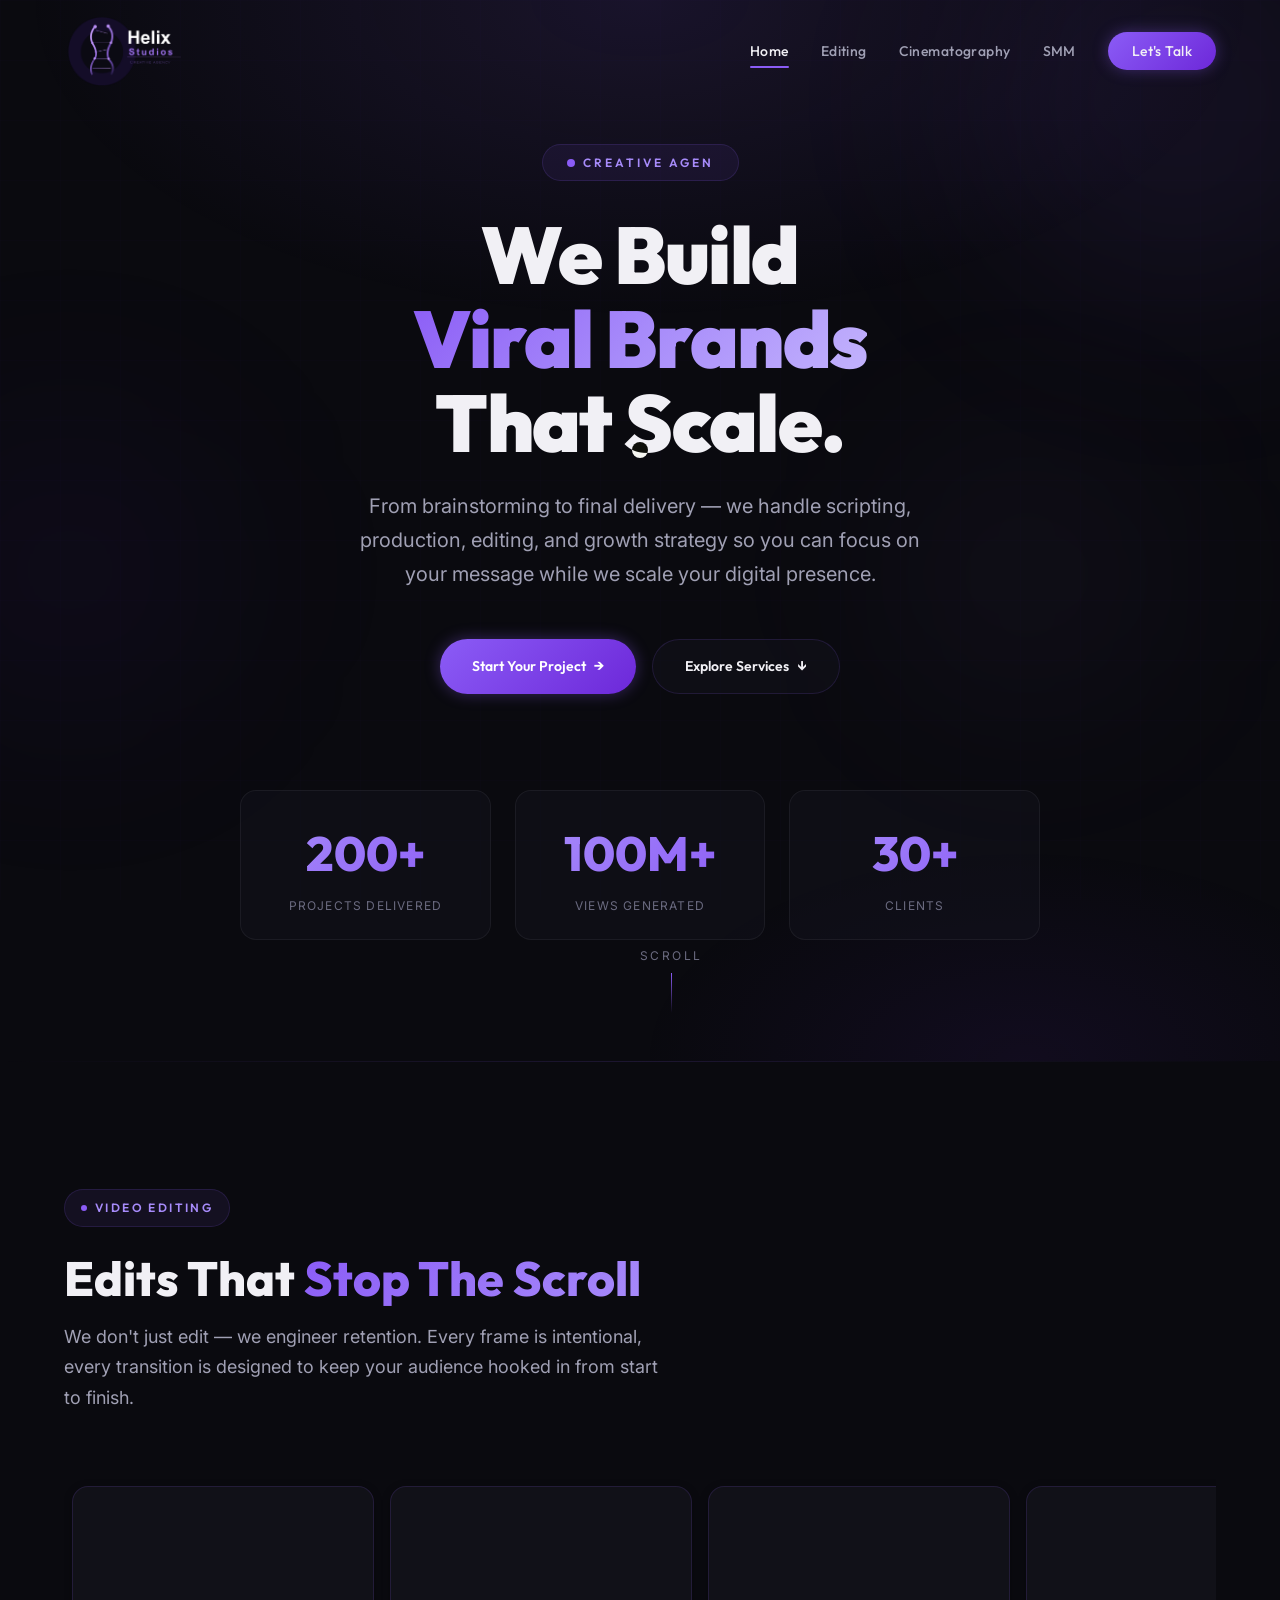
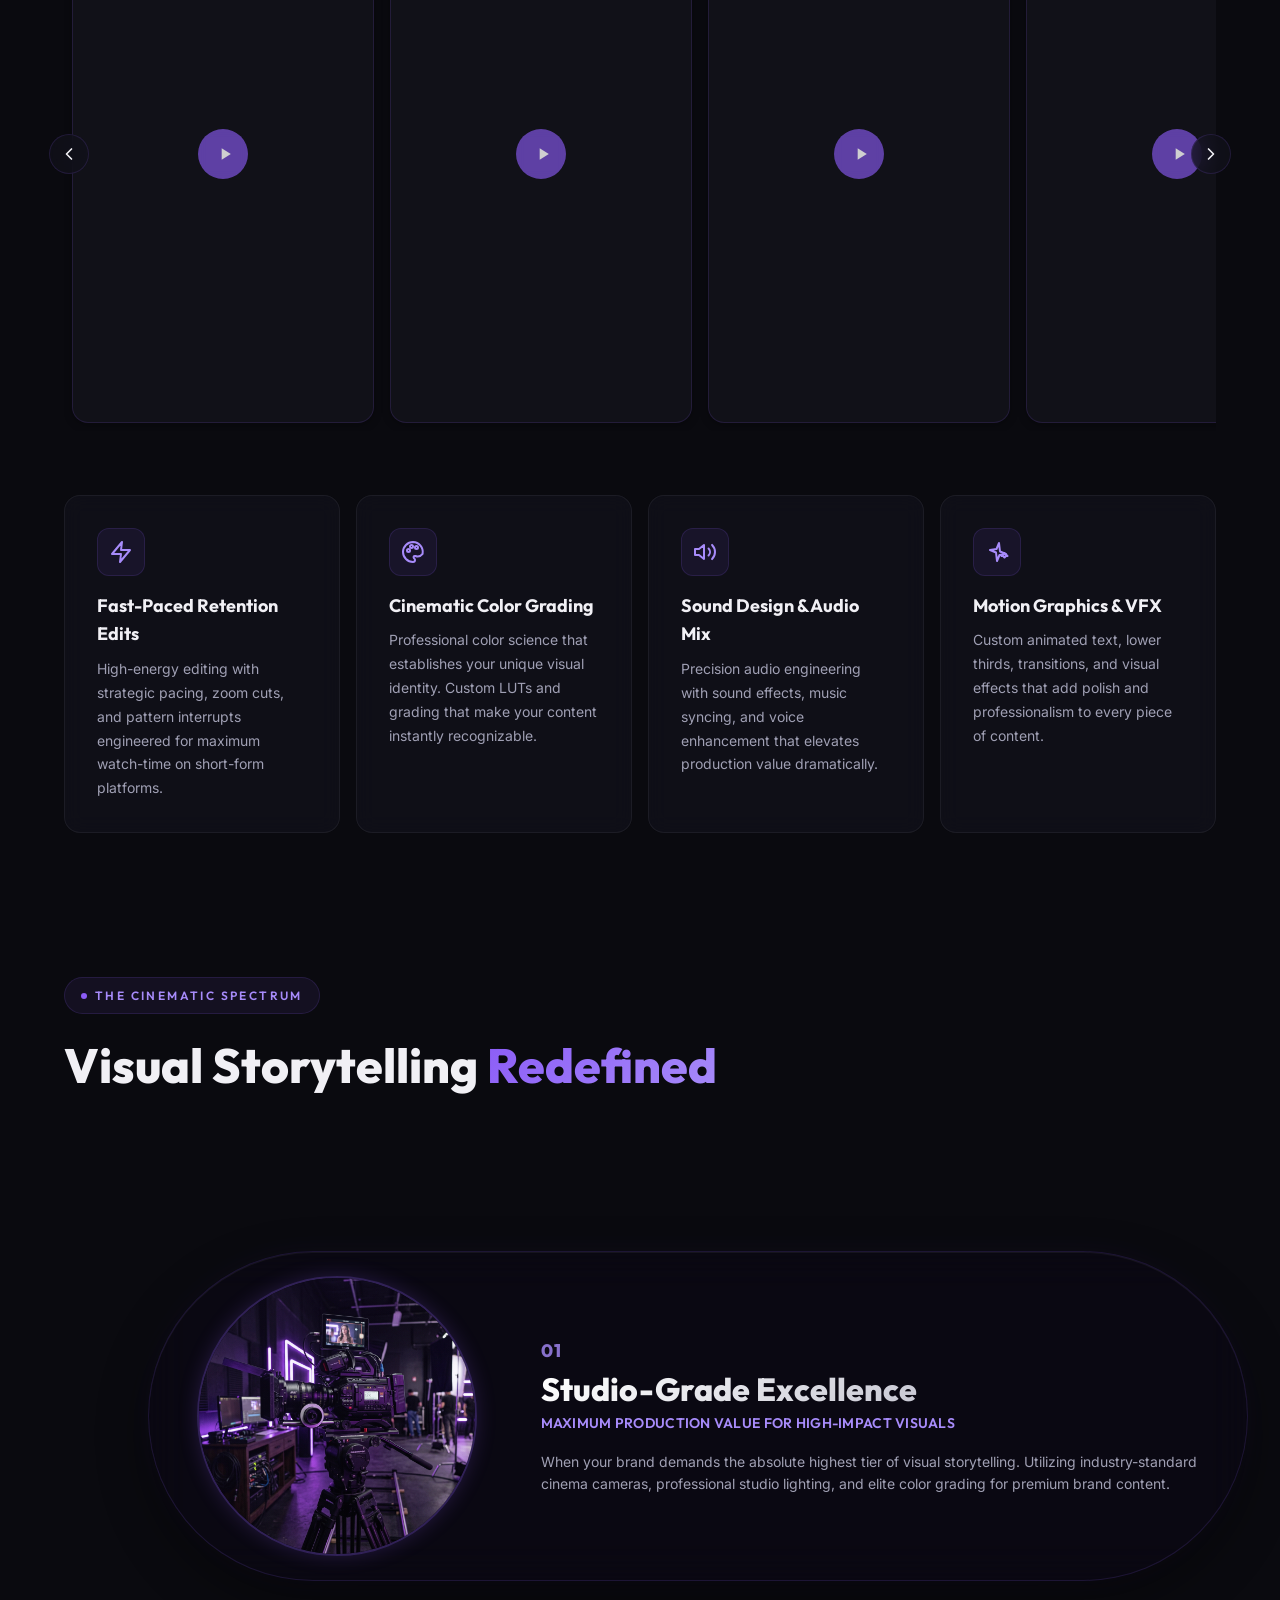
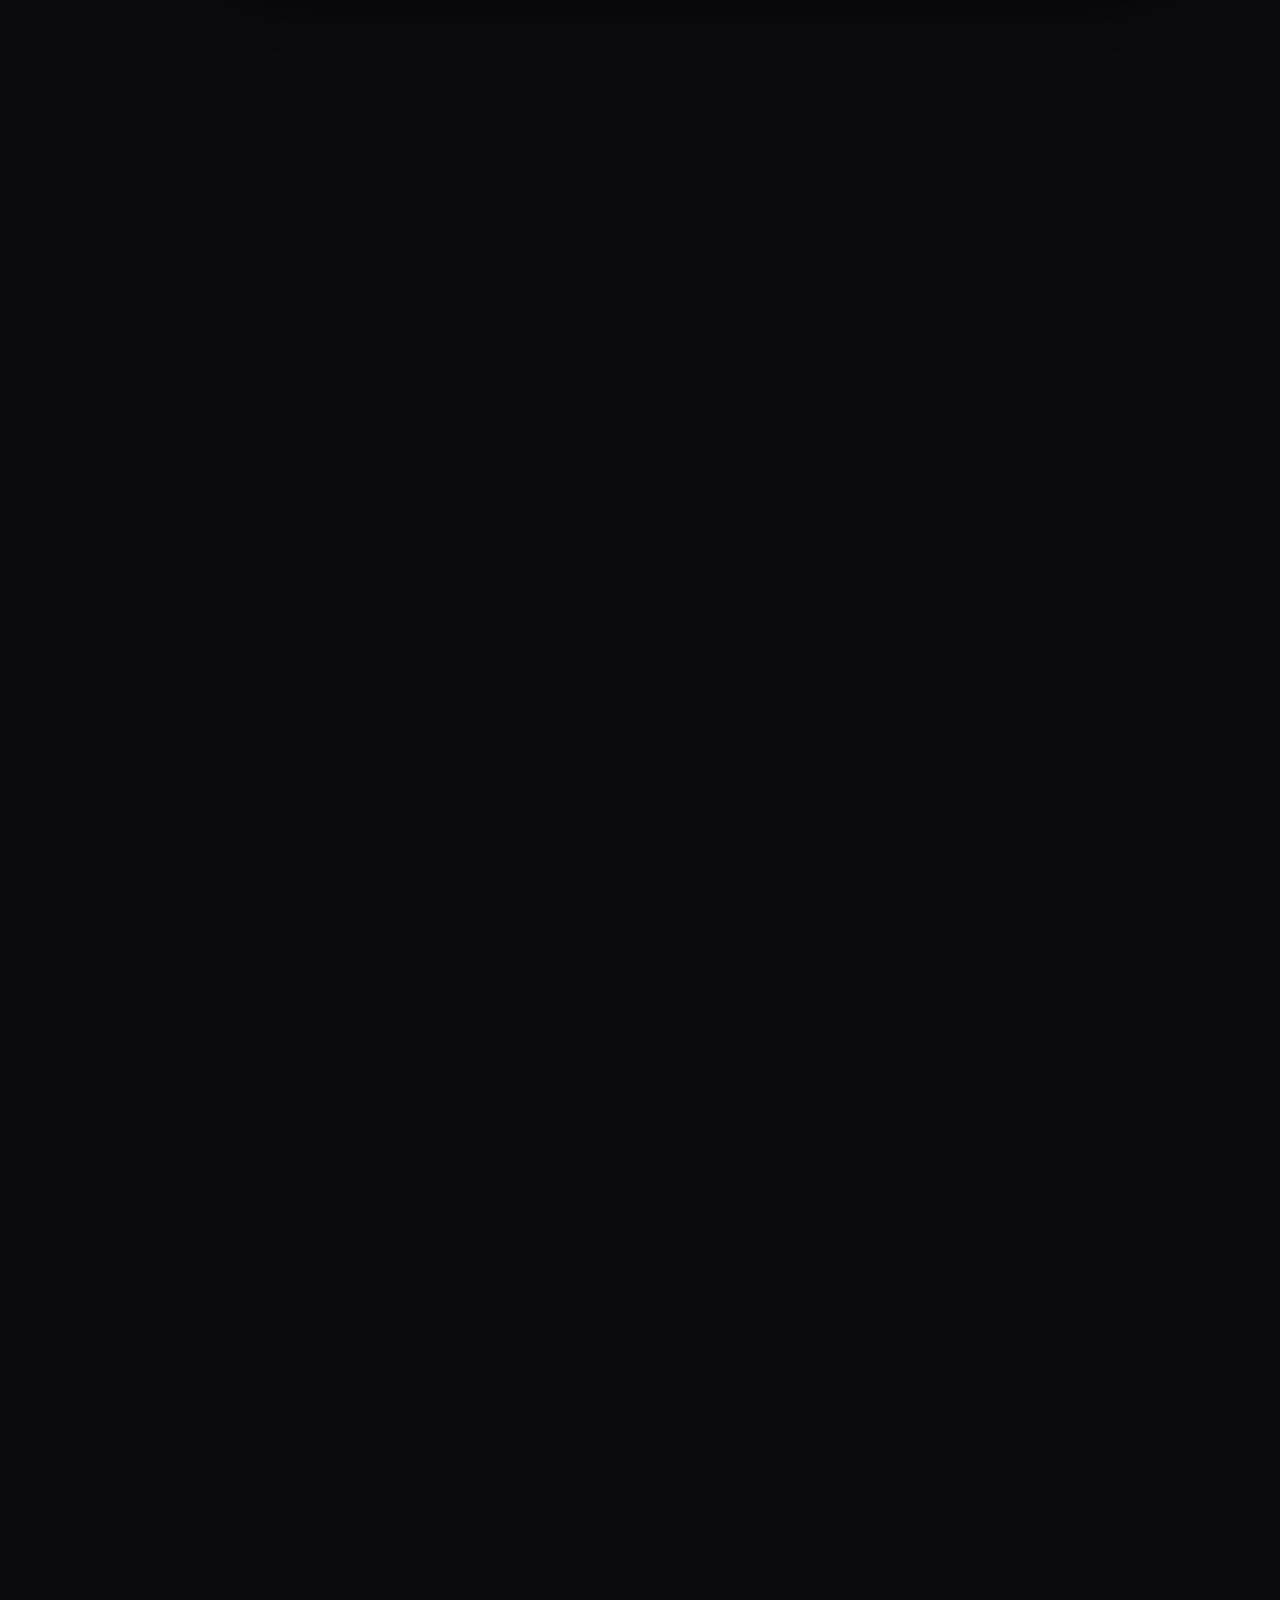
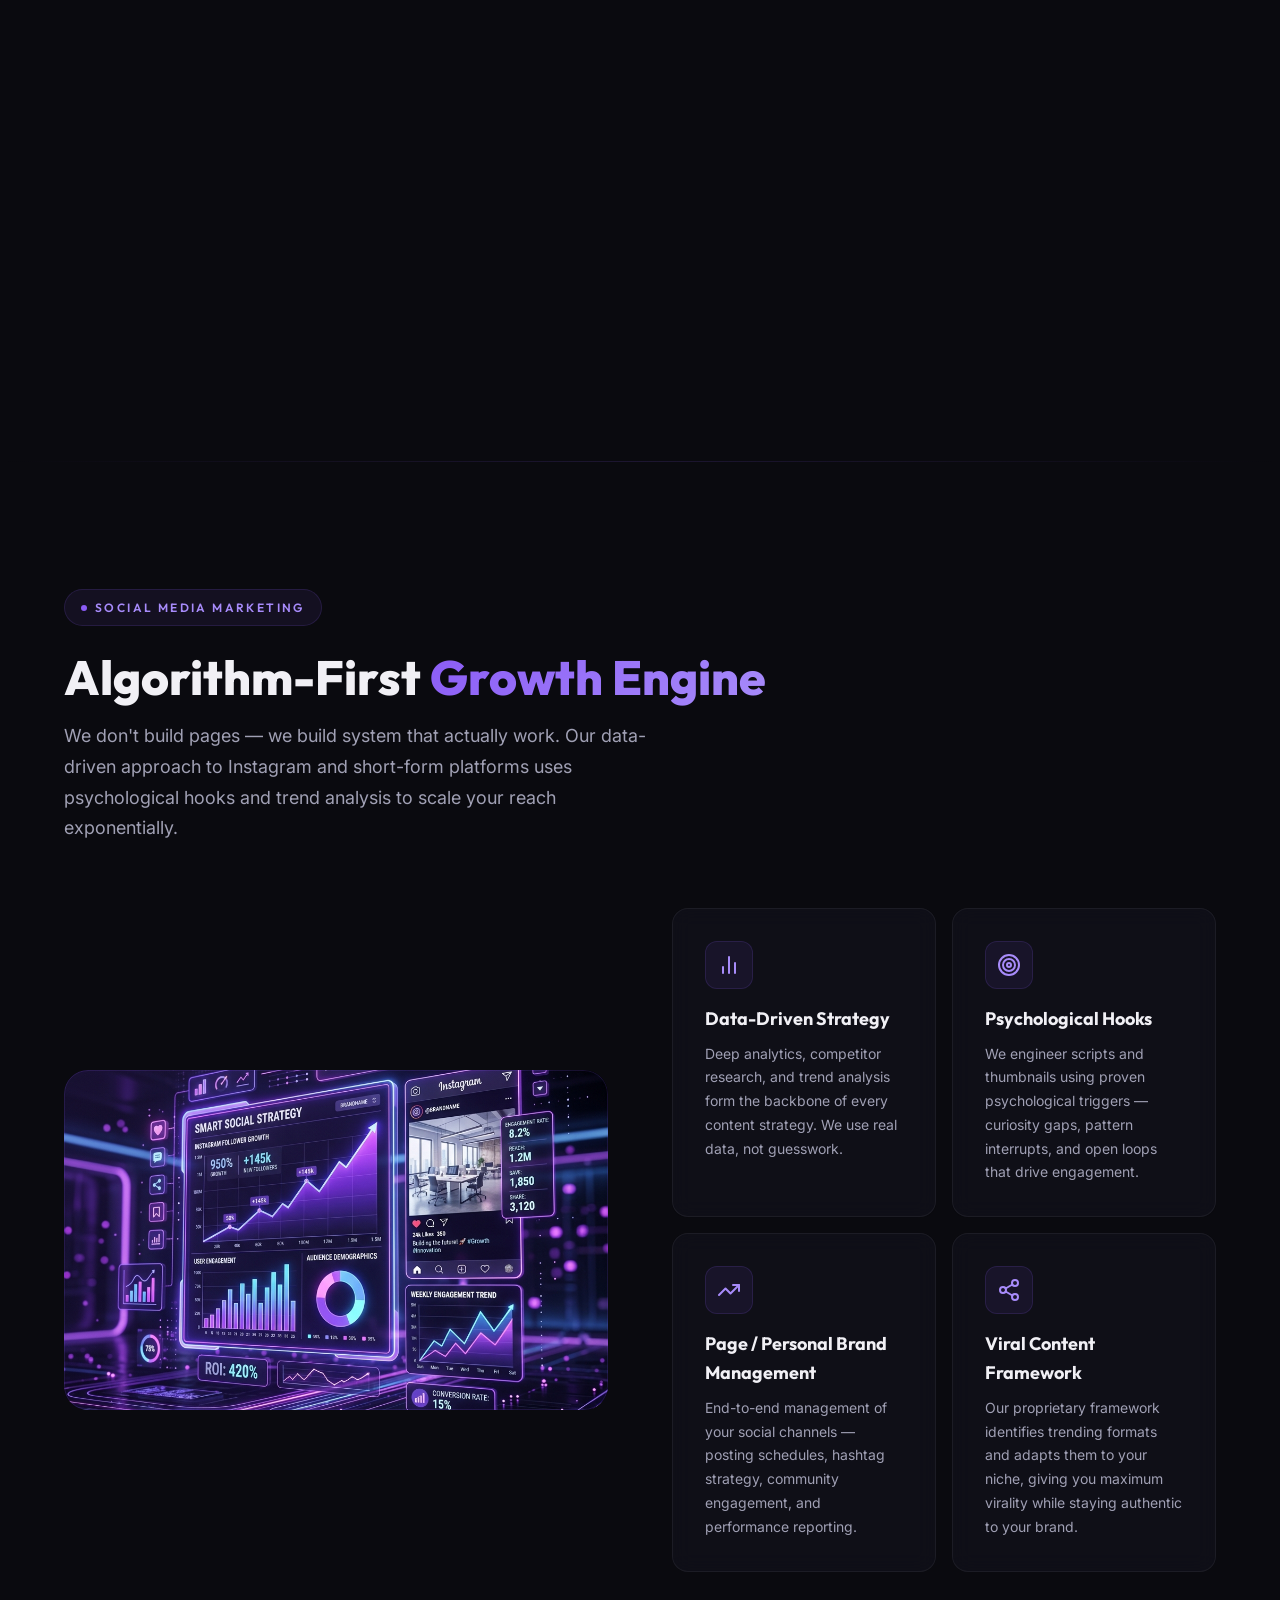
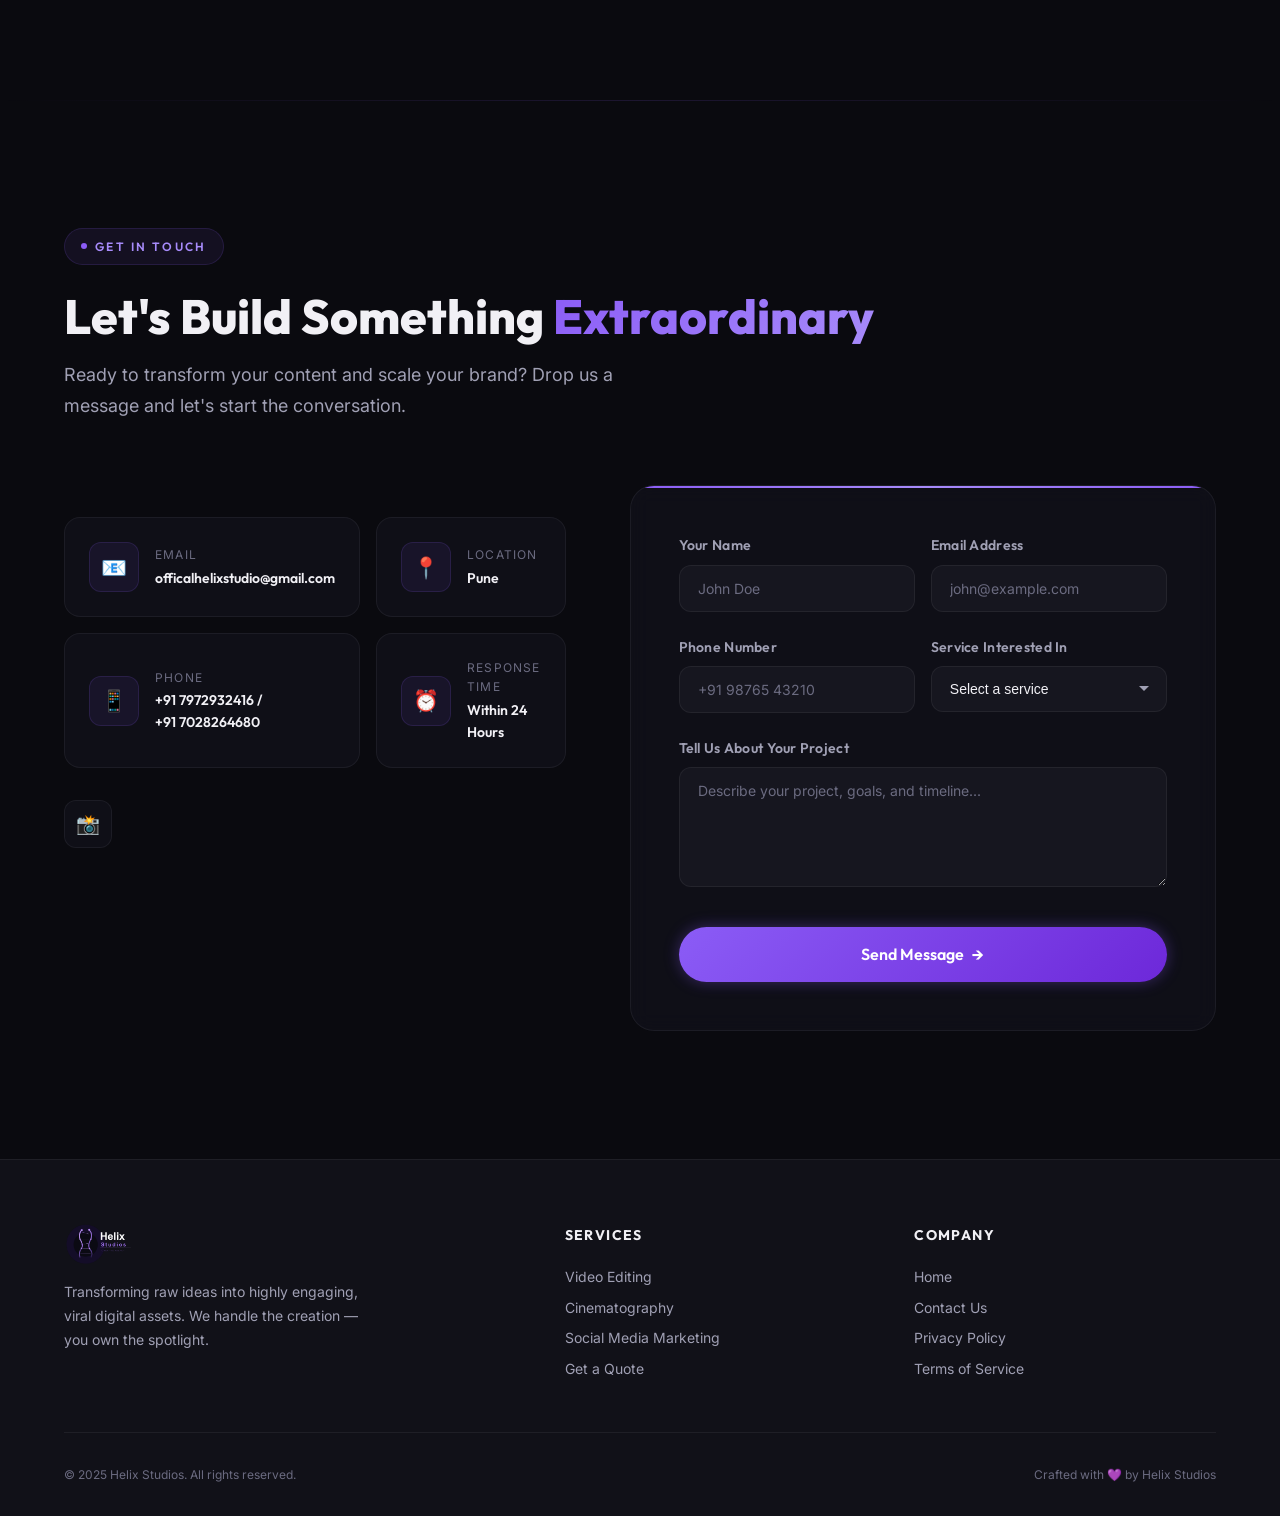
==== commit 294eb269: "logo changed" ====
--- a/index.html
+++ b/index.html
@@ -15,7 +15,7 @@
     content="We transform raw ideas into highly engaging, viral digital assets. Professional video production, editing, and social media growth.">
   <meta property="og:type" content="website">
   <meta name="theme-color" content="#8b5cf6">
-  <link rel="icon" type="image/png" href="images/helix_logo.png">
+  <link rel="icon" type="image/png" href="images/helix_favicon.png">
   <link rel="stylesheet" href="style.css">
 </head>
 
@@ -23,9 +23,9 @@
   <!-- Dynamic Jelly Cursor -->
   <div class="jelly-cursor">
     <span class="jelly-cursor-text"></span>
-  </div>  <!-- Preloader -->
+  </div> <!-- Preloader -->
   <div class="preloader" id="preloader">
-    <img src="images/helix_logo.png" alt="Loading Helix Studios" class="preloader-logo">
+    <img src="images/new_helix_logo.png" alt="Loading Helix Studios" class="preloader-logo">
   </div>
 
   <!-- Background Effects -->
@@ -38,7 +38,7 @@
   <nav class="navbar" id="navbar">
     <div class="container">
       <a href="#home" class="nav-logo">
-        <img src="images/helix_logo.png" alt="Helix Studios Logo">
+        <img src="images/new_helix_logo.png" alt="Helix Studios Logo">
       </a>
 
       <div class="nav-links" id="navLinks">
@@ -116,7 +116,7 @@
           </div>
         </div>
       </div>
-<br>
+      <br>
       <div class="scroll-indicator">
         <span>Scroll</span>
         <div class="scroll-line"></div>
@@ -140,9 +140,12 @@
       <div class="service-grid">
         <div class="reels-carousel-container reveal-left">
           <button class="carousel-nav prev-btn" aria-label="Previous reel" onclick="scrollReels(-1)">
-            <svg viewBox="0 0 24 24" fill="none" stroke="currentColor" stroke-width="2" stroke-linecap="round" stroke-linejoin="round"><path d="M15 18l-6-6 6-6"/></svg>
+            <svg viewBox="0 0 24 24" fill="none" stroke="currentColor" stroke-width="2" stroke-linecap="round"
+              stroke-linejoin="round">
+              <path d="M15 18l-6-6 6-6" />
+            </svg>
           </button>
-          
+
           <div class="reels-carousel" id="reelsCarousel">
             <!-- Reel 1 -->
             <div class="reel-card" onclick="togglePlay(this)">
@@ -150,14 +153,22 @@
               <div class="reel-overlay">
                 <div class="reel-info">
                   <div class="reel-stats">
-                    <span class="stat"><svg viewBox="0 0 24 24" fill="none" stroke="currentColor" stroke-width="2"><path d="M1 12s4-8 11-8 11 8 11 8-4 8-11 8-11-8-11-8z"/><circle cx="12" cy="12" r="3"/></svg> 9.1m</span>
-                    <span class="stat"><svg viewBox="0 0 24 24" fill="none" stroke="currentColor" stroke-width="2"><path d="M20.84 4.61a5.5 5.5 0 0 0-7.78 0L12 5.67l-1.06-1.06a5.5 5.5 0 0 0-7.78 7.78l1.06 1.06L12 21.23l7.78-7.78 1.06-1.06a5.5 5.5 0 0 0 0-7.78z"/></svg> 708k</span>
+                    <span class="stat"><svg viewBox="0 0 24 24" fill="none" stroke="currentColor" stroke-width="2">
+                        <path d="M1 12s4-8 11-8 11 8 11 8-4 8-11 8-11-8-11-8z" />
+                        <circle cx="12" cy="12" r="3" />
+                      </svg> 9.1m</span>
+                    <span class="stat"><svg viewBox="0 0 24 24" fill="none" stroke="currentColor" stroke-width="2">
+                        <path
+                          d="M20.84 4.61a5.5 5.5 0 0 0-7.78 0L12 5.67l-1.06-1.06a5.5 5.5 0 0 0-7.78 7.78l1.06 1.06L12 21.23l7.78-7.78 1.06-1.06a5.5 5.5 0 0 0 0-7.78z" />
+                      </svg> 708k</span>
                   </div>
                   <p class="reel-desc">Informative reel with motion graphics and sfx</p>
                 </div>
               </div>
               <div class="play-btn">
-                <svg viewBox="0 0 24 24" fill="currentColor"><path d="M8 5v14l11-7z"/></svg>
+                <svg viewBox="0 0 24 24" fill="currentColor">
+                  <path d="M8 5v14l11-7z" />
+                </svg>
               </div>
             </div>
             <!-- Reel 2 -->
@@ -166,14 +177,22 @@
               <div class="reel-overlay">
                 <div class="reel-info">
                   <div class="reel-stats">
-                    <span class="stat"><svg viewBox="0 0 24 24" fill="none" stroke="currentColor" stroke-width="2"><path d="M1 12s4-8 11-8 11 8 11 8-4 8-11 8-11-8-11-8z"/><circle cx="12" cy="12" r="3"/></svg> 5.6m</span>
-                    <span class="stat"><svg viewBox="0 0 24 24" fill="none" stroke="currentColor" stroke-width="2"><path d="M20.84 4.61a5.5 5.5 0 0 0-7.78 0L12 5.67l-1.06-1.06a5.5 5.5 0 0 0-7.78 7.78l1.06 1.06L12 21.23l7.78-7.78 1.06-1.06a5.5 5.5 0 0 0 0-7.78z"/></svg> 300k+</span>
+                    <span class="stat"><svg viewBox="0 0 24 24" fill="none" stroke="currentColor" stroke-width="2">
+                        <path d="M1 12s4-8 11-8 11 8 11 8-4 8-11 8-11-8-11-8z" />
+                        <circle cx="12" cy="12" r="3" />
+                      </svg> 5.6m</span>
+                    <span class="stat"><svg viewBox="0 0 24 24" fill="none" stroke="currentColor" stroke-width="2">
+                        <path
+                          d="M20.84 4.61a5.5 5.5 0 0 0-7.78 0L12 5.67l-1.06-1.06a5.5 5.5 0 0 0-7.78 7.78l1.06 1.06L12 21.23l7.78-7.78 1.06-1.06a5.5 5.5 0 0 0 0-7.78z" />
+                      </svg> 300k+</span>
                   </div>
                   <p class="reel-desc">Informative reel with motion graphics and sfx</p>
                 </div>
               </div>
               <div class="play-btn">
-                <svg viewBox="0 0 24 24" fill="currentColor"><path d="M8 5v14l11-7z"/></svg>
+                <svg viewBox="0 0 24 24" fill="currentColor">
+                  <path d="M8 5v14l11-7z" />
+                </svg>
               </div>
             </div>
             <!-- Reel 3 -->
@@ -182,14 +201,22 @@
               <div class="reel-overlay">
                 <div class="reel-info">
                   <div class="reel-stats">
-                    <span class="stat"><svg viewBox="0 0 24 24" fill="none" stroke="currentColor" stroke-width="2"><path d="M1 12s4-8 11-8 11 8 11 8-4 8-11 8-11-8-11-8z"/><circle cx="12" cy="12" r="3"/></svg> 3.1m</span>
-                    <span class="stat"><svg viewBox="0 0 24 24" fill="none" stroke="currentColor" stroke-width="2"><path d="M20.84 4.61a5.5 5.5 0 0 0-7.78 0L12 5.67l-1.06-1.06a5.5 5.5 0 0 0-7.78 7.78l1.06 1.06L12 21.23l7.78-7.78 1.06-1.06a5.5 5.5 0 0 0 0-7.78z"/></svg> 123k</span>
+                    <span class="stat"><svg viewBox="0 0 24 24" fill="none" stroke="currentColor" stroke-width="2">
+                        <path d="M1 12s4-8 11-8 11 8 11 8-4 8-11 8-11-8-11-8z" />
+                        <circle cx="12" cy="12" r="3" />
+                      </svg> 3.1m</span>
+                    <span class="stat"><svg viewBox="0 0 24 24" fill="none" stroke="currentColor" stroke-width="2">
+                        <path
+                          d="M20.84 4.61a5.5 5.5 0 0 0-7.78 0L12 5.67l-1.06-1.06a5.5 5.5 0 0 0-7.78 7.78l1.06 1.06L12 21.23l7.78-7.78 1.06-1.06a5.5 5.5 0 0 0 0-7.78z" />
+                      </svg> 123k</span>
                   </div>
                   <p class="reel-desc">Informative reel with motion graphics and sfx</p>
                 </div>
               </div>
               <div class="play-btn">
-                <svg viewBox="0 0 24 24" fill="currentColor"><path d="M8 5v14l11-7z"/></svg>
+                <svg viewBox="0 0 24 24" fill="currentColor">
+                  <path d="M8 5v14l11-7z" />
+                </svg>
               </div>
             </div>
             <!-- Reel 4 -->
@@ -198,14 +225,22 @@
               <div class="reel-overlay">
                 <div class="reel-info">
                   <div class="reel-stats">
-                    <span class="stat"><svg viewBox="0 0 24 24" fill="none" stroke="currentColor" stroke-width="2"><path d="M1 12s4-8 11-8 11 8 11 8-4 8-11 8-11-8-11-8z"/><circle cx="12" cy="12" r="3"/></svg> 2.6m</span>
-                    <span class="stat"><svg viewBox="0 0 24 24" fill="none" stroke="currentColor" stroke-width="2"><path d="M20.84 4.61a5.5 5.5 0 0 0-7.78 0L12 5.67l-1.06-1.06a5.5 5.5 0 0 0-7.78 7.78l1.06 1.06L12 21.23l7.78-7.78 1.06-1.06a5.5 5.5 0 0 0 0-7.78z"/></svg> 109k</span>
+                    <span class="stat"><svg viewBox="0 0 24 24" fill="none" stroke="currentColor" stroke-width="2">
+                        <path d="M1 12s4-8 11-8 11 8 11 8-4 8-11 8-11-8-11-8z" />
+                        <circle cx="12" cy="12" r="3" />
+                      </svg> 2.6m</span>
+                    <span class="stat"><svg viewBox="0 0 24 24" fill="none" stroke="currentColor" stroke-width="2">
+                        <path
+                          d="M20.84 4.61a5.5 5.5 0 0 0-7.78 0L12 5.67l-1.06-1.06a5.5 5.5 0 0 0-7.78 7.78l1.06 1.06L12 21.23l7.78-7.78 1.06-1.06a5.5 5.5 0 0 0 0-7.78z" />
+                      </svg> 109k</span>
                   </div>
                   <p class="reel-desc">A basic movie edit</p>
                 </div>
               </div>
               <div class="play-btn">
-                <svg viewBox="0 0 24 24" fill="currentColor"><path d="M8 5v14l11-7z"/></svg>
+                <svg viewBox="0 0 24 24" fill="currentColor">
+                  <path d="M8 5v14l11-7z" />
+                </svg>
               </div>
             </div>
             <!-- Reel 5 -->
@@ -214,14 +249,22 @@
               <div class="reel-overlay">
                 <div class="reel-info">
                   <div class="reel-stats">
-                    <span class="stat"><svg viewBox="0 0 24 24" fill="none" stroke="currentColor" stroke-width="2"><path d="M1 12s4-8 11-8 11 8 11 8-4 8-11 8-11-8-11-8z"/><circle cx="12" cy="12" r="3"/></svg> 1.2m</span>
-                    <span class="stat"><svg viewBox="0 0 24 24" fill="none" stroke="currentColor" stroke-width="2"><path d="M20.84 4.61a5.5 5.5 0 0 0-7.78 0L12 5.67l-1.06-1.06a5.5 5.5 0 0 0-7.78 7.78l1.06 1.06L12 21.23l7.78-7.78 1.06-1.06a5.5 5.5 0 0 0 0-7.78z"/></svg> 50k</span>
+                    <span class="stat"><svg viewBox="0 0 24 24" fill="none" stroke="currentColor" stroke-width="2">
+                        <path d="M1 12s4-8 11-8 11 8 11 8-4 8-11 8-11-8-11-8z" />
+                        <circle cx="12" cy="12" r="3" />
+                      </svg> 1.2m</span>
+                    <span class="stat"><svg viewBox="0 0 24 24" fill="none" stroke="currentColor" stroke-width="2">
+                        <path
+                          d="M20.84 4.61a5.5 5.5 0 0 0-7.78 0L12 5.67l-1.06-1.06a5.5 5.5 0 0 0-7.78 7.78l1.06 1.06L12 21.23l7.78-7.78 1.06-1.06a5.5 5.5 0 0 0 0-7.78z" />
+                      </svg> 50k</span>
                   </div>
                   <p class="reel-desc">A basic movie edit</p>
                 </div>
               </div>
               <div class="play-btn">
-                <svg viewBox="0 0 24 24" fill="currentColor"><path d="M8 5v14l11-7z"/></svg>
+                <svg viewBox="0 0 24 24" fill="currentColor">
+                  <path d="M8 5v14l11-7z" />
+                </svg>
               </div>
             </div>
             <!-- Reel 6 -->
@@ -230,20 +273,31 @@
               <div class="reel-overlay">
                 <div class="reel-info">
                   <div class="reel-stats">
-                    <span class="stat"><svg viewBox="0 0 24 24" fill="none" stroke="currentColor" stroke-width="2"><path d="M1 12s4-8 11-8 11 8 11 8-4 8-11 8-11-8-11-8z"/><circle cx="12" cy="12" r="3"/></svg> 1.3m</span>
-                    <span class="stat"><svg viewBox="0 0 24 24" fill="none" stroke="currentColor" stroke-width="2"><path d="M20.84 4.61a5.5 5.5 0 0 0-7.78 0L12 5.67l-1.06-1.06a5.5 5.5 0 0 0-7.78 7.78l1.06 1.06L12 21.23l7.78-7.78 1.06-1.06a5.5 5.5 0 0 0 0-7.78z"/></svg> 79k</span>
+                    <span class="stat"><svg viewBox="0 0 24 24" fill="none" stroke="currentColor" stroke-width="2">
+                        <path d="M1 12s4-8 11-8 11 8 11 8-4 8-11 8-11-8-11-8z" />
+                        <circle cx="12" cy="12" r="3" />
+                      </svg> 1.3m</span>
+                    <span class="stat"><svg viewBox="0 0 24 24" fill="none" stroke="currentColor" stroke-width="2">
+                        <path
+                          d="M20.84 4.61a5.5 5.5 0 0 0-7.78 0L12 5.67l-1.06-1.06a5.5 5.5 0 0 0-7.78 7.78l1.06 1.06L12 21.23l7.78-7.78 1.06-1.06a5.5 5.5 0 0 0 0-7.78z" />
+                      </svg> 79k</span>
                   </div>
                   <p class="reel-desc">A basic movie edit</p>
                 </div>
               </div>
               <div class="play-btn">
-                <svg viewBox="0 0 24 24" fill="currentColor"><path d="M8 5v14l11-7z"/></svg>
+                <svg viewBox="0 0 24 24" fill="currentColor">
+                  <path d="M8 5v14l11-7z" />
+                </svg>
               </div>
             </div>
           </div>
 
           <button class="carousel-nav next-btn" aria-label="Next reel" onclick="scrollReels(1)">
-            <svg viewBox="0 0 24 24" fill="none" stroke="currentColor" stroke-width="2" stroke-linecap="round" stroke-linejoin="round"><path d="M9 18l6-6-6-6"/></svg>
+            <svg viewBox="0 0 24 24" fill="none" stroke="currentColor" stroke-width="2" stroke-linecap="round"
+              stroke-linejoin="round">
+              <path d="M9 18l6-6-6-6" />
+            </svg>
           </button>
         </div>
 
@@ -251,7 +305,10 @@
           <div class="feature-cards stagger-children">
             <div class="feature-card">
               <div class="feature-card-icon">
-                <svg viewBox="0 0 24 24" fill="none" stroke="currentColor" stroke-width="2" stroke-linecap="round" stroke-linejoin="round"><polygon points="13 2 3 14 12 14 11 22 21 10 12 10 13 2"></polygon></svg>
+                <svg viewBox="0 0 24 24" fill="none" stroke="currentColor" stroke-width="2" stroke-linecap="round"
+                  stroke-linejoin="round">
+                  <polygon points="13 2 3 14 12 14 11 22 21 10 12 10 13 2"></polygon>
+                </svg>
               </div>
               <h3 class="feature-card-title">Fast-Paced Retention Edits</h3>
               <p class="feature-card-text">High-energy editing with strategic pacing, zoom cuts, and pattern interrupts
@@ -259,7 +316,14 @@
             </div>
             <div class="feature-card">
               <div class="feature-card-icon">
-                <svg viewBox="0 0 24 24" fill="none" stroke="currentColor" stroke-width="2" stroke-linecap="round" stroke-linejoin="round"><path d="M12 2C6.48 2 2 6.48 2 12s4.48 10 10 10c1.1 0 2-.9 2-2 0-.53-.21-1.04-.58-1.41L13 18.17c-.24-.24-.42-.55-.42-.88 0-.91.9-1.63 1.81-1.29 2.5.94 5.37.06 7.21-2.22A10 10 0 0 0 12 2Z"/><circle cx="7.5" cy="10.5" r="1.5"/><circle cx="10.5" cy="6.5" r="1.5"/><circle cx="15.5" cy="7.5" r="1.5"/></svg>
+                <svg viewBox="0 0 24 24" fill="none" stroke="currentColor" stroke-width="2" stroke-linecap="round"
+                  stroke-linejoin="round">
+                  <path
+                    d="M12 2C6.48 2 2 6.48 2 12s4.48 10 10 10c1.1 0 2-.9 2-2 0-.53-.21-1.04-.58-1.41L13 18.17c-.24-.24-.42-.55-.42-.88 0-.91.9-1.63 1.81-1.29 2.5.94 5.37.06 7.21-2.22A10 10 0 0 0 12 2Z" />
+                  <circle cx="7.5" cy="10.5" r="1.5" />
+                  <circle cx="10.5" cy="6.5" r="1.5" />
+                  <circle cx="15.5" cy="7.5" r="1.5" />
+                </svg>
               </div>
               <h3 class="feature-card-title">Cinematic Color Grading</h3>
               <p class="feature-card-text">Professional color science that establishes your unique visual identity.
@@ -267,7 +331,12 @@
             </div>
             <div class="feature-card">
               <div class="feature-card-icon">
-                <svg viewBox="0 0 24 24" fill="none" stroke="currentColor" stroke-width="2" stroke-linecap="round" stroke-linejoin="round"><polygon points="11 5 6 9 2 9 2 15 6 15 11 19 11 5"></polygon><path d="M15.54 8.46a5 5 0 0 1 0 7.07"></path><path d="M19.07 4.93a10 10 0 0 1 0 14.14"></path></svg>
+                <svg viewBox="0 0 24 24" fill="none" stroke="currentColor" stroke-width="2" stroke-linecap="round"
+                  stroke-linejoin="round">
+                  <polygon points="11 5 6 9 2 9 2 15 6 15 11 19 11 5"></polygon>
+                  <path d="M15.54 8.46a5 5 0 0 1 0 7.07"></path>
+                  <path d="M19.07 4.93a10 10 0 0 1 0 14.14"></path>
+                </svg>
               </div>
               <h3 class="feature-card-title">Sound Design & Audio Mix</h3>
               <p class="feature-card-text">Precision audio engineering with sound effects, music syncing, and voice
@@ -275,7 +344,11 @@
             </div>
             <div class="feature-card">
               <div class="feature-card-icon">
-                <svg viewBox="0 0 24 24" fill="none" stroke="currentColor" stroke-width="2" stroke-linecap="round" stroke-linejoin="round"><path d="m21 16-1.5 1.5-1.5-1.5L16.5 16l1.5-1.5L19.5 13l1.5 1.5L22.5 16ZM14 3l-2.5 6L5 10l6 2.5L12 21l2.5-6L21 14l-6-2.5Z"/></svg>
+                <svg viewBox="0 0 24 24" fill="none" stroke="currentColor" stroke-width="2" stroke-linecap="round"
+                  stroke-linejoin="round">
+                  <path
+                    d="m21 16-1.5 1.5-1.5-1.5L16.5 16l1.5-1.5L19.5 13l1.5 1.5L22.5 16ZM14 3l-2.5 6L5 10l6 2.5L12 21l2.5-6L21 14l-6-2.5Z" />
+                </svg>
               </div>
               <h3 class="feature-card-title">Motion Graphics & VFX</h3>
               <p class="feature-card-text">Custom animated text, lower thirds, transitions, and visual effects that add
@@ -291,7 +364,7 @@
   <section id="cinematography" class="spectrum-sticky-track">
     <div class="spectrum-sticky-wrapper">
       <div class="container spectrum-container">
-        
+
         <!-- Section Header -->
         <div class="service-header reveal">
           <span class="section-label">
@@ -303,7 +376,7 @@
 
         <!-- Phases Container -->
         <div class="spectrum-phases-container">
-          
+
           <!-- Phase 1 -->
           <div class="spectrum-phase active" data-phase="1">
             <div class="spectrum-oval">
@@ -311,7 +384,9 @@
                 <span class="phase-number">01</span>
                 <h3 class="spectrum-headline">Studio-Grade Excellence</h3>
                 <h4 class="spectrum-subheadline">Maximum Production Value for High-Impact Visuals</h4>
-                <p class="spectrum-description">When your brand demands the absolute highest tier of visual storytelling. Utilizing industry-standard cinema cameras, professional studio lighting, and elite color grading for premium brand content.</p>
+                <p class="spectrum-description">When your brand demands the absolute highest tier of visual
+                  storytelling. Utilizing industry-standard cinema cameras, professional studio lighting, and elite
+                  color grading for premium brand content.</p>
               </div>
               <div class="spectrum-image-wrapper">
                 <img src="images/cinema_camera.png" alt="Studio-Grade Excellence Cinema Camera" loading="lazy">
@@ -329,7 +404,9 @@
                 <span class="phase-number">02</span>
                 <h3 class="spectrum-headline">Mobile-First Agility</h3>
                 <h4 class="spectrum-subheadline">Fast, Authentic, and Optimized for the Feed</h4>
-                <p class="spectrum-description">High-converting content optimized for the fast-paced world of Instagram Reels, YouTube Shorts, and TikTok. Lightning-fast turnaround times without sacrificing creative edge.</p>
+                <p class="spectrum-description">High-converting content optimized for the fast-paced world of Instagram
+                  Reels, YouTube Shorts, and TikTok. Lightning-fast turnaround times without sacrificing creative edge.
+                </p>
               </div>
             </div>
           </div>
@@ -341,7 +418,9 @@
                 <span class="phase-number">03</span>
                 <h3 class="spectrum-headline">Fluid Kinetic Movement</h3>
                 <h4 class="spectrum-subheadline">The Perfect Convergence of Mobility and Smoothness</h4>
-                <p class="spectrum-description">Striking the ultimate balance between high-end execution and flexibility. Advanced stabilization gimbals for silky-smooth tracking shots and dynamic transitions.</p>
+                <p class="spectrum-description">Striking the ultimate balance between high-end execution and
+                  flexibility. Advanced stabilization gimbals for silky-smooth tracking shots and dynamic transitions.
+                </p>
               </div>
               <div class="spectrum-image-wrapper">
                 <img src="images/iphone_gimbal.png" alt="Fluid Kinetic Movement Gimbal" loading="lazy">
@@ -364,7 +443,8 @@
           Social Media Marketing
         </span>
         <h2 class="section-title">Algorithm-First <span class="highlight">Growth Engine</span></h2>
-        <p class="section-subtitle">We don't build pages — we build system that actually work. Our data-driven approach to Instagram and
+        <p class="section-subtitle">We don't build pages — we build system that actually work. Our data-driven approach
+          to Instagram and
           short-form platforms uses psychological hooks and trend analysis to scale your reach exponentially.</p>
       </div>
 
@@ -379,7 +459,12 @@
           <div class="feature-cards stagger-children">
             <div class="feature-card">
               <div class="feature-card-icon">
-                <svg viewBox="0 0 24 24" fill="none" stroke="currentColor" stroke-width="2" stroke-linecap="round" stroke-linejoin="round"><line x1="18" y1="20" x2="18" y2="10"></line><line x1="12" y1="20" x2="12" y2="4"></line><line x1="6" y1="20" x2="6" y2="14"></line></svg>
+                <svg viewBox="0 0 24 24" fill="none" stroke="currentColor" stroke-width="2" stroke-linecap="round"
+                  stroke-linejoin="round">
+                  <line x1="18" y1="20" x2="18" y2="10"></line>
+                  <line x1="12" y1="20" x2="12" y2="4"></line>
+                  <line x1="6" y1="20" x2="6" y2="14"></line>
+                </svg>
               </div>
               <h3 class="feature-card-title">Data-Driven Strategy</h3>
               <p class="feature-card-text">Deep analytics, competitor research, and trend analysis form the backbone of
@@ -387,7 +472,12 @@
             </div>
             <div class="feature-card">
               <div class="feature-card-icon">
-                <svg viewBox="0 0 24 24" fill="none" stroke="currentColor" stroke-width="2" stroke-linecap="round" stroke-linejoin="round"><circle cx="12" cy="12" r="10"></circle><circle cx="12" cy="12" r="6"></circle><circle cx="12" cy="12" r="2"></circle></svg>
+                <svg viewBox="0 0 24 24" fill="none" stroke="currentColor" stroke-width="2" stroke-linecap="round"
+                  stroke-linejoin="round">
+                  <circle cx="12" cy="12" r="10"></circle>
+                  <circle cx="12" cy="12" r="6"></circle>
+                  <circle cx="12" cy="12" r="2"></circle>
+                </svg>
               </div>
               <h3 class="feature-card-title">Psychological Hooks</h3>
               <p class="feature-card-text">We engineer scripts and thumbnails using proven psychological triggers —
@@ -395,7 +485,11 @@
             </div>
             <div class="feature-card">
               <div class="feature-card-icon">
-                <svg viewBox="0 0 24 24" fill="none" stroke="currentColor" stroke-width="2" stroke-linecap="round" stroke-linejoin="round"><polyline points="22 7 13.5 15.5 8.5 10.5 2 17"></polyline><polyline points="16 7 22 7 22 13"></polyline></svg>
+                <svg viewBox="0 0 24 24" fill="none" stroke="currentColor" stroke-width="2" stroke-linecap="round"
+                  stroke-linejoin="round">
+                  <polyline points="22 7 13.5 15.5 8.5 10.5 2 17"></polyline>
+                  <polyline points="16 7 22 7 22 13"></polyline>
+                </svg>
               </div>
               <h3 class="feature-card-title">Page / Personal Brand Management</h3>
               <p class="feature-card-text">End-to-end management of your social channels — posting schedules, hashtag
@@ -403,7 +497,14 @@
             </div>
             <div class="feature-card">
               <div class="feature-card-icon">
-                <svg viewBox="0 0 24 24" fill="none" stroke="currentColor" stroke-width="2" stroke-linecap="round" stroke-linejoin="round"><circle cx="18" cy="5" r="3"></circle><circle cx="6" cy="12" r="3"></circle><circle cx="18" cy="19" r="3"></circle><line x1="8.59" y1="13.51" x2="15.42" y2="17.49"></line><line x1="15.41" y1="6.51" x2="8.59" y2="10.49"></line></svg>
+                <svg viewBox="0 0 24 24" fill="none" stroke="currentColor" stroke-width="2" stroke-linecap="round"
+                  stroke-linejoin="round">
+                  <circle cx="18" cy="5" r="3"></circle>
+                  <circle cx="6" cy="12" r="3"></circle>
+                  <circle cx="18" cy="19" r="3"></circle>
+                  <line x1="8.59" y1="13.51" x2="15.42" y2="17.49"></line>
+                  <line x1="15.41" y1="6.51" x2="8.59" y2="10.49"></line>
+                </svg>
               </div>
               <h3 class="feature-card-title">Viral Content Framework</h3>
               <p class="feature-card-text">Our proprietary framework identifies trending formats and adapts them to your
@@ -436,11 +537,12 @@
               <div class="contact-info-icon">📧</div>
               <div>
                 <div class="contact-info-label">Email</div>
-                <div class="contact-info-value">officalhelixstudio@gmail.com</div>
-              </div>
-            </div>
-
-            
+                <div class="contact-info-value"> <a
+                    href="mailto:officalhelixstudio@gmail.com">officalhelixstudio@gmail.com</a> </div>
+              </div>
+            </div>
+
+
 
             <div class="contact-info-card">
               <div class="contact-info-icon">📍</div>
@@ -468,7 +570,8 @@
           </div>
 
           <div class="contact-socials">
-            <a href="https://www.instagram.com/helix_studios_offical" target="_blank" class="social-link" aria-label="Instagram" title="Instagram">📸</a>
+            <a href="https://www.instagram.com/helix_studios_offical" target="_blank" class="social-link"
+              aria-label="Instagram" title="Instagram">📸</a>
             <!-- <a href="#" class="social-link" aria-label="YouTube" title="YouTube">▶️</a>
             <a href="#" class="social-link" aria-label="LinkedIn" title="LinkedIn">💼</a>
             <a href="#" class="social-link" aria-label="Twitter" title="Twitter">🐦</a> -->
@@ -534,7 +637,7 @@
     <div class="container">
       <div class="footer-top">
         <div class="footer-brand">
-          <img src="images/helix_logo.png" alt="Helix Studios">
+          <img src="images/new_helix_logo.png" alt="Helix Studios">
           <p>Transforming raw ideas into highly engaging, viral digital assets. We handle the creation — you own the
             spotlight.</p>
         </div>
--- a/style.css
+++ b/style.css
@@ -326,8 +326,8 @@
 }
 
 .nav-logo img {
-  height: auto;
-  width: 9rem;
+  height: 4.4rem;
+  width: auto;
 }
 
 .nav-links {
